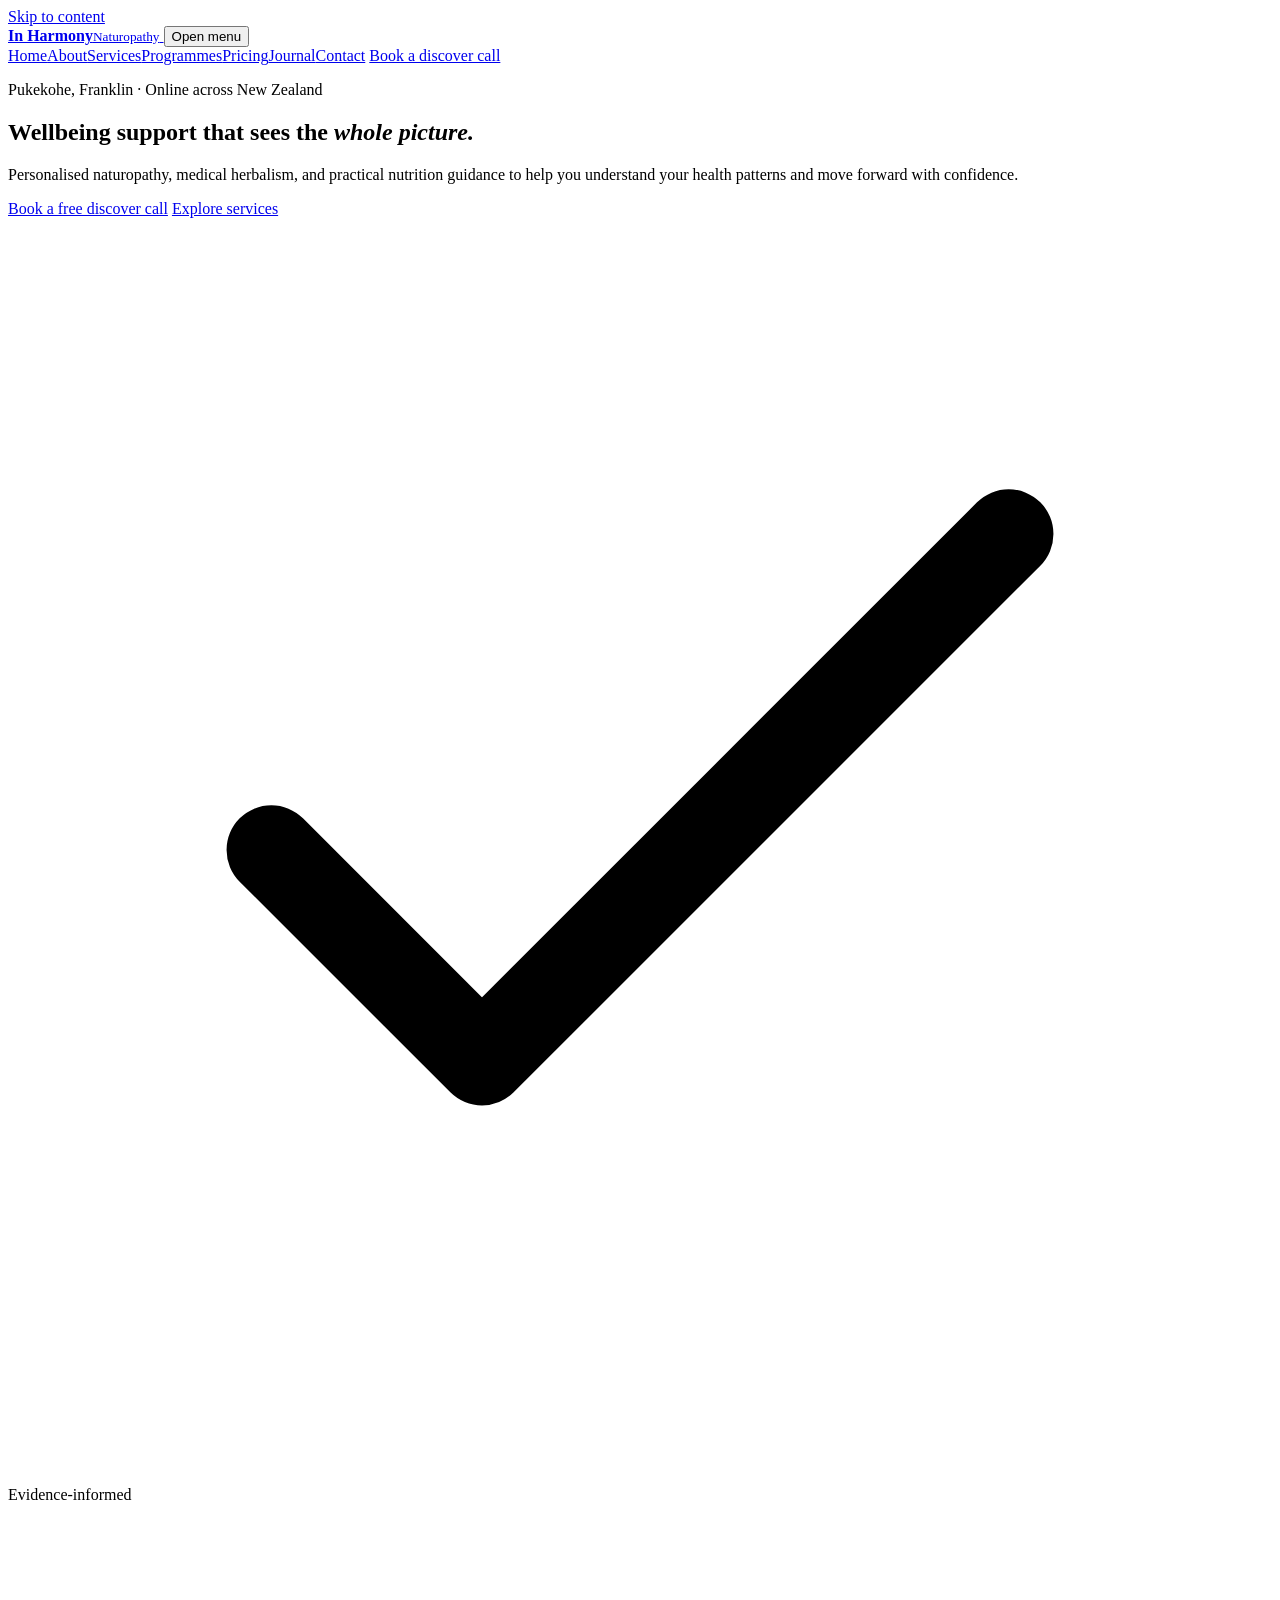
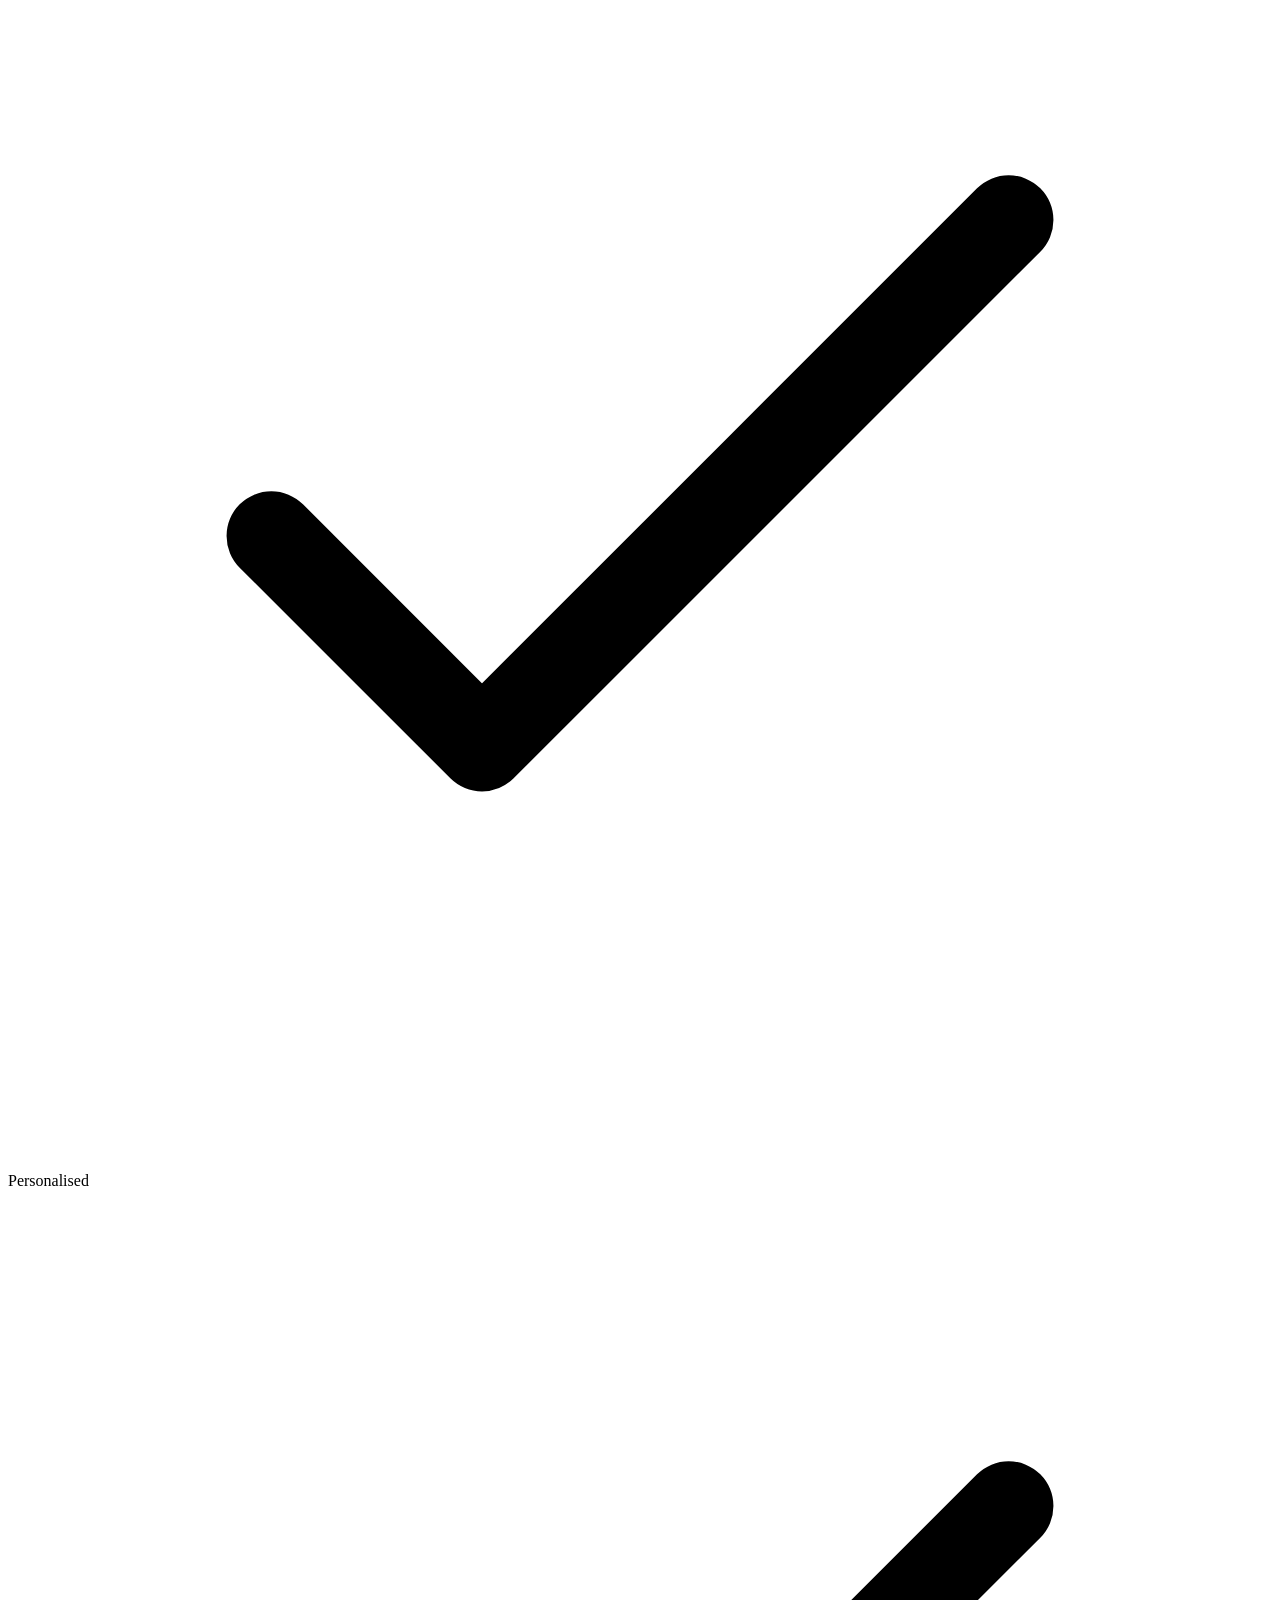
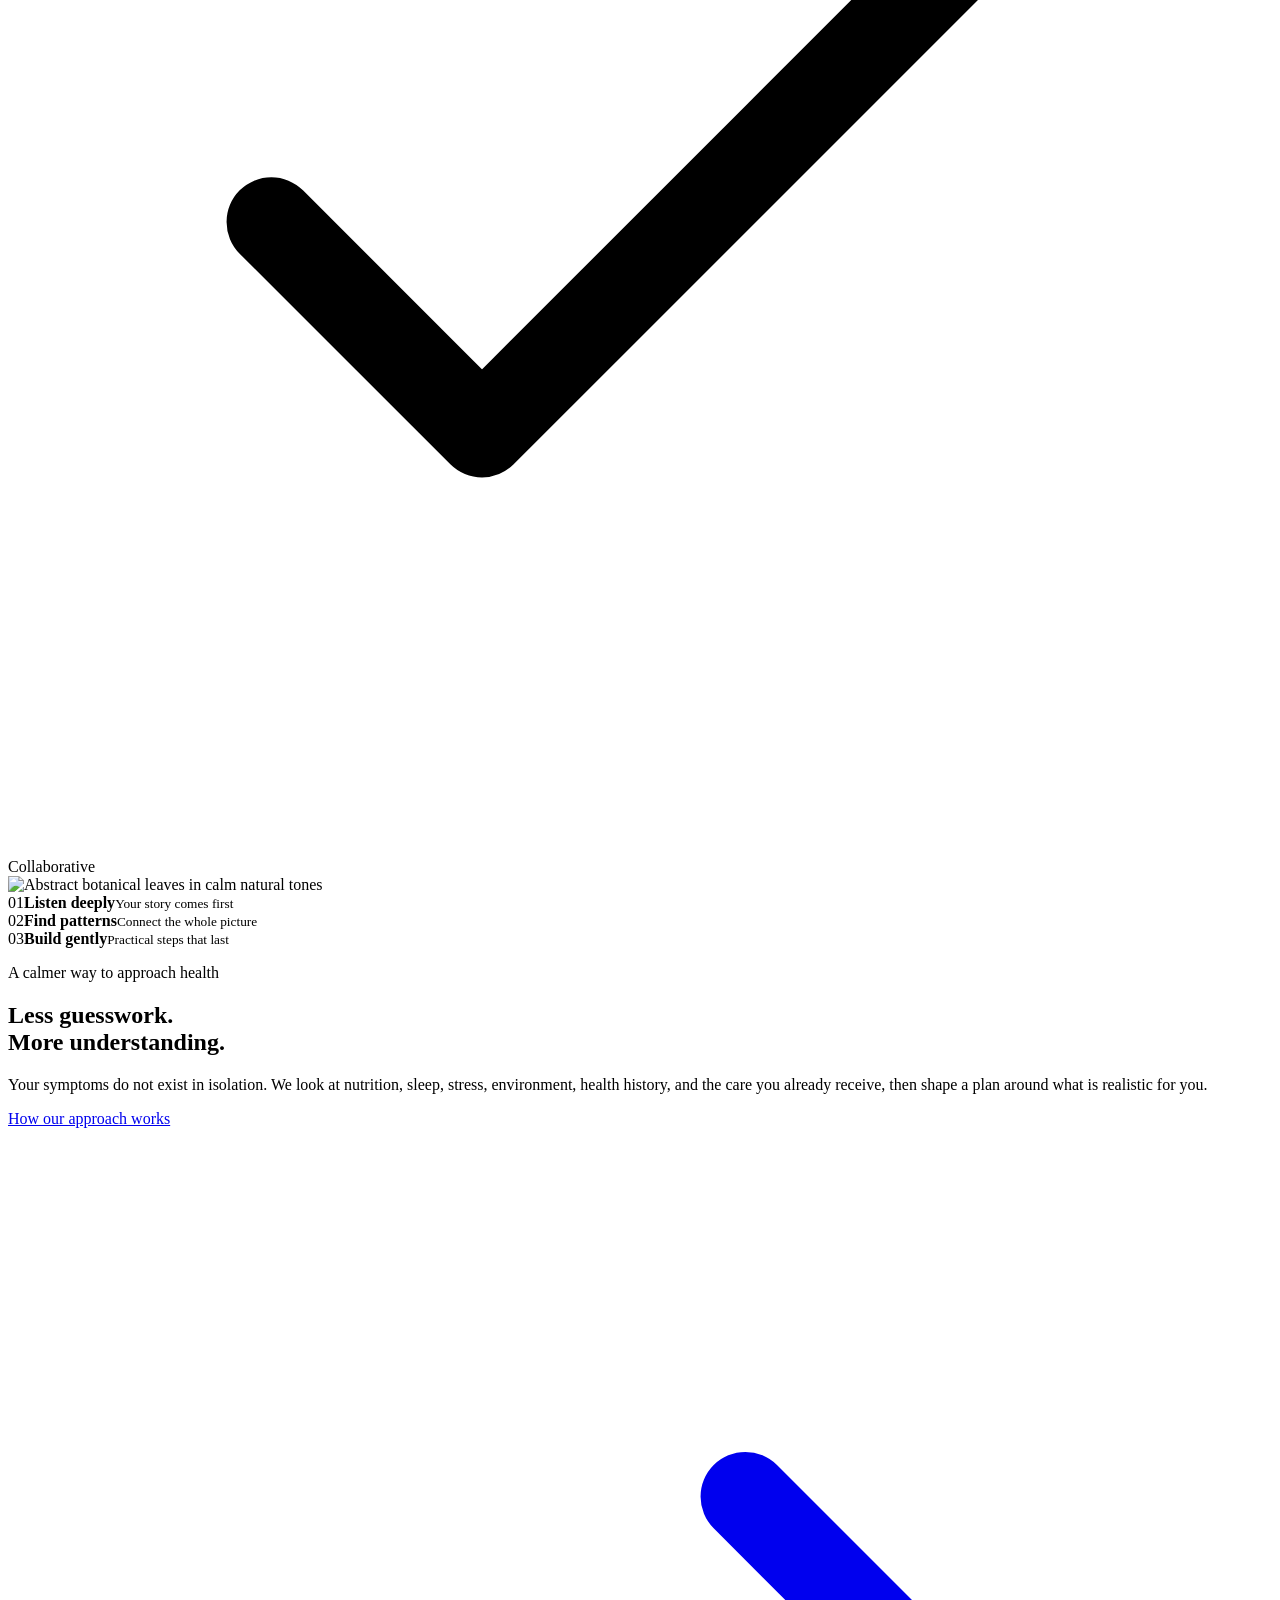
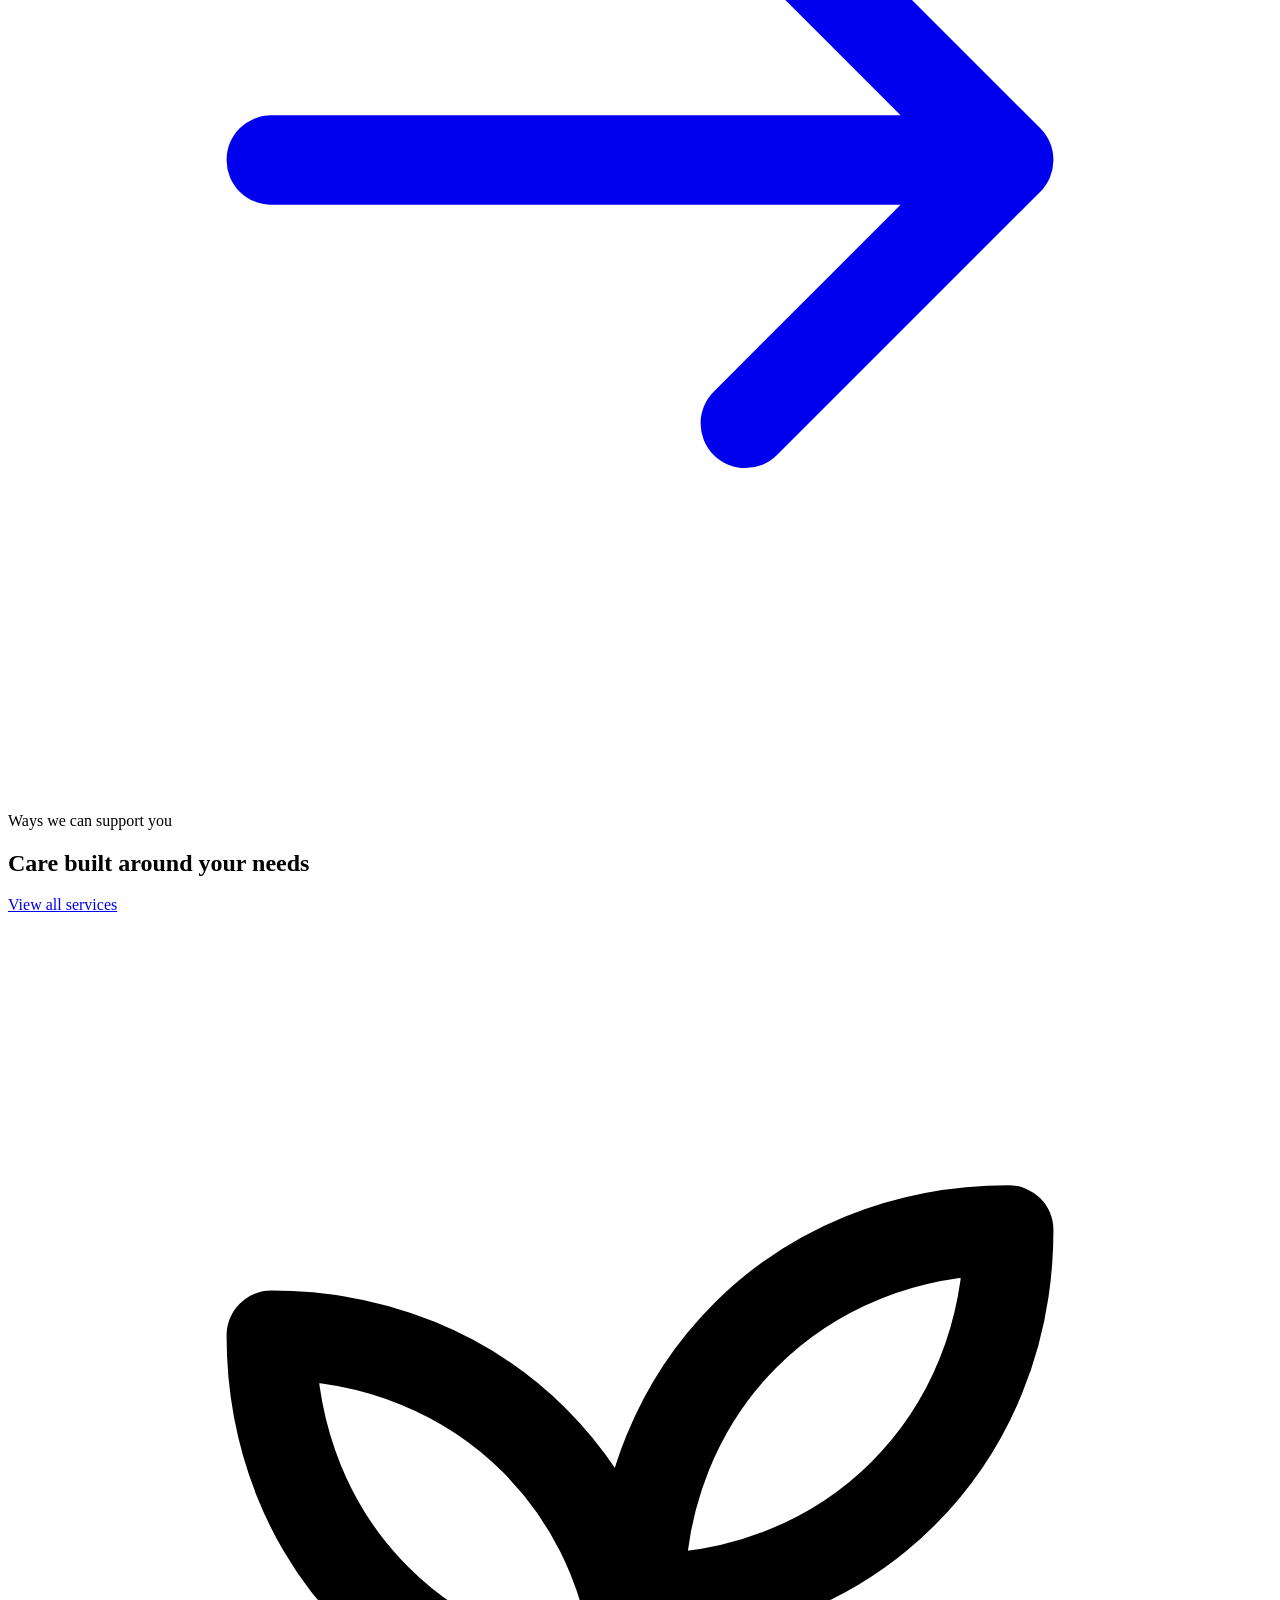
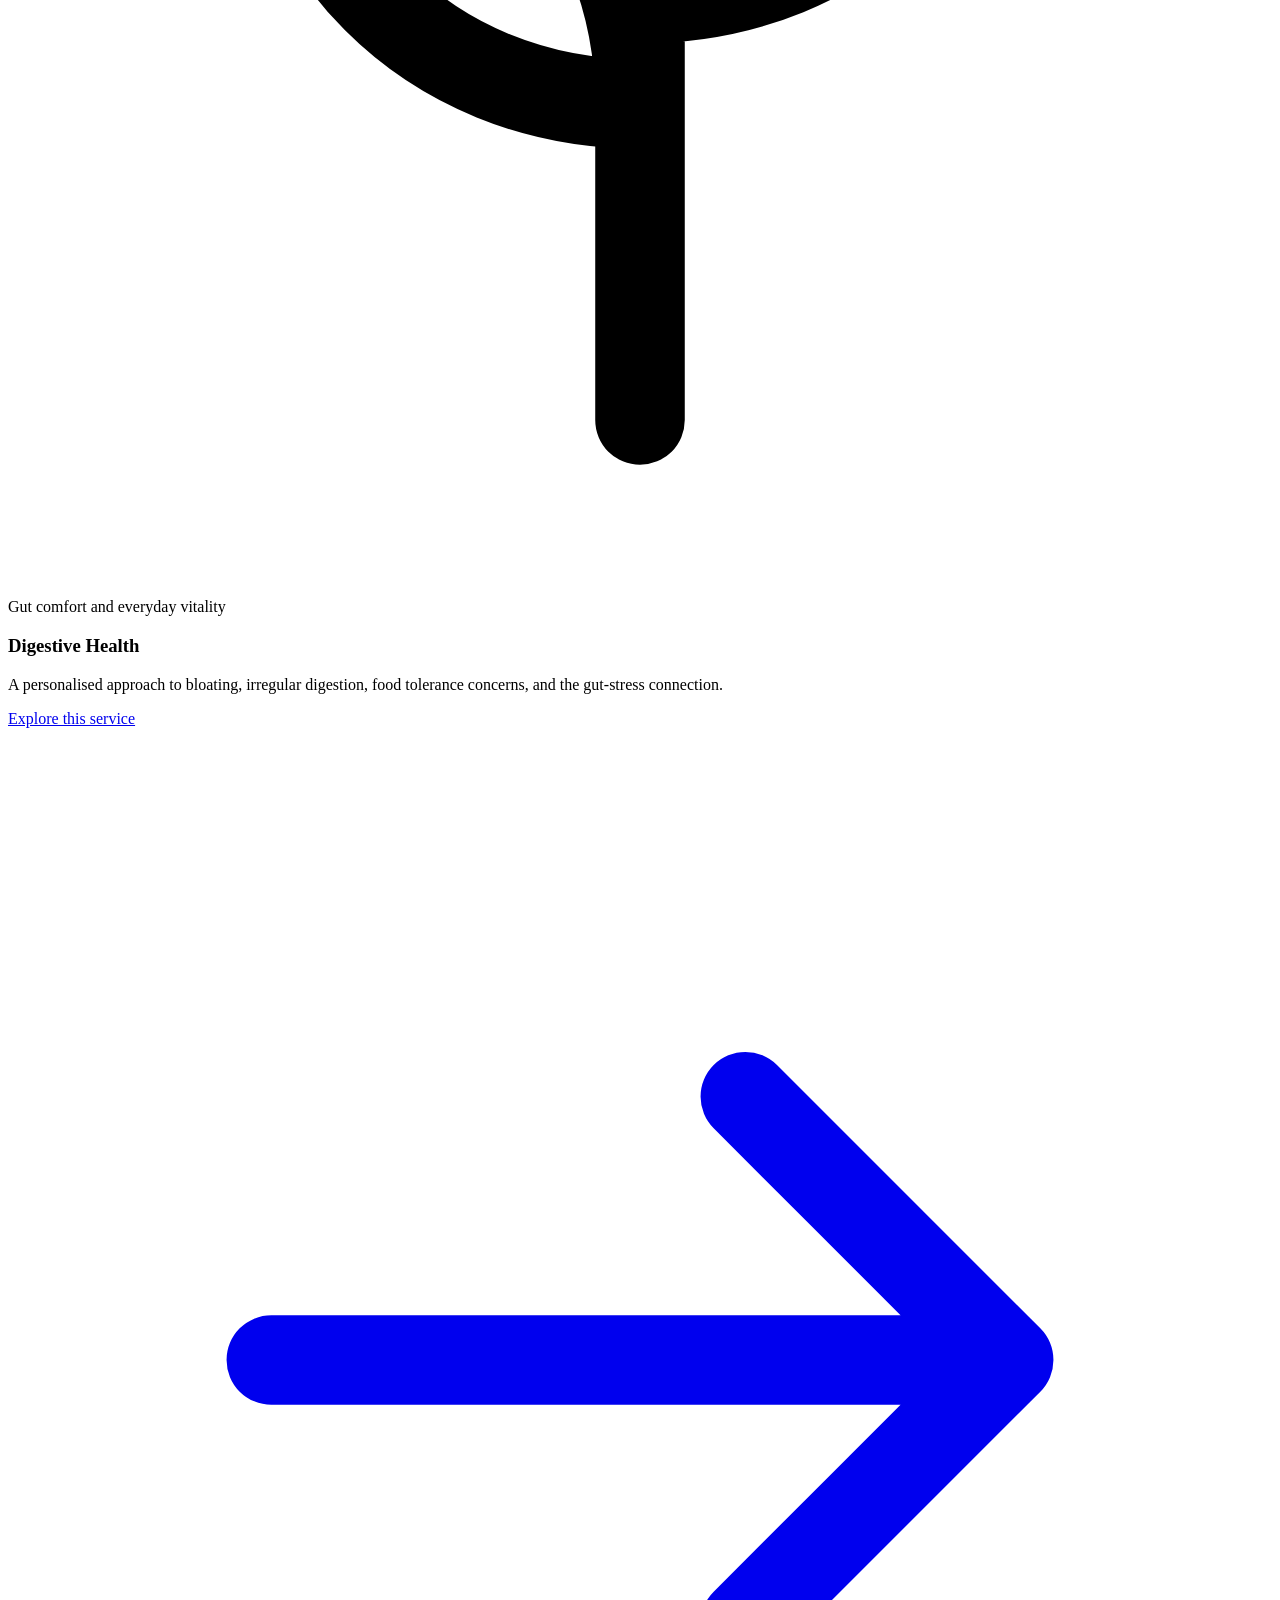
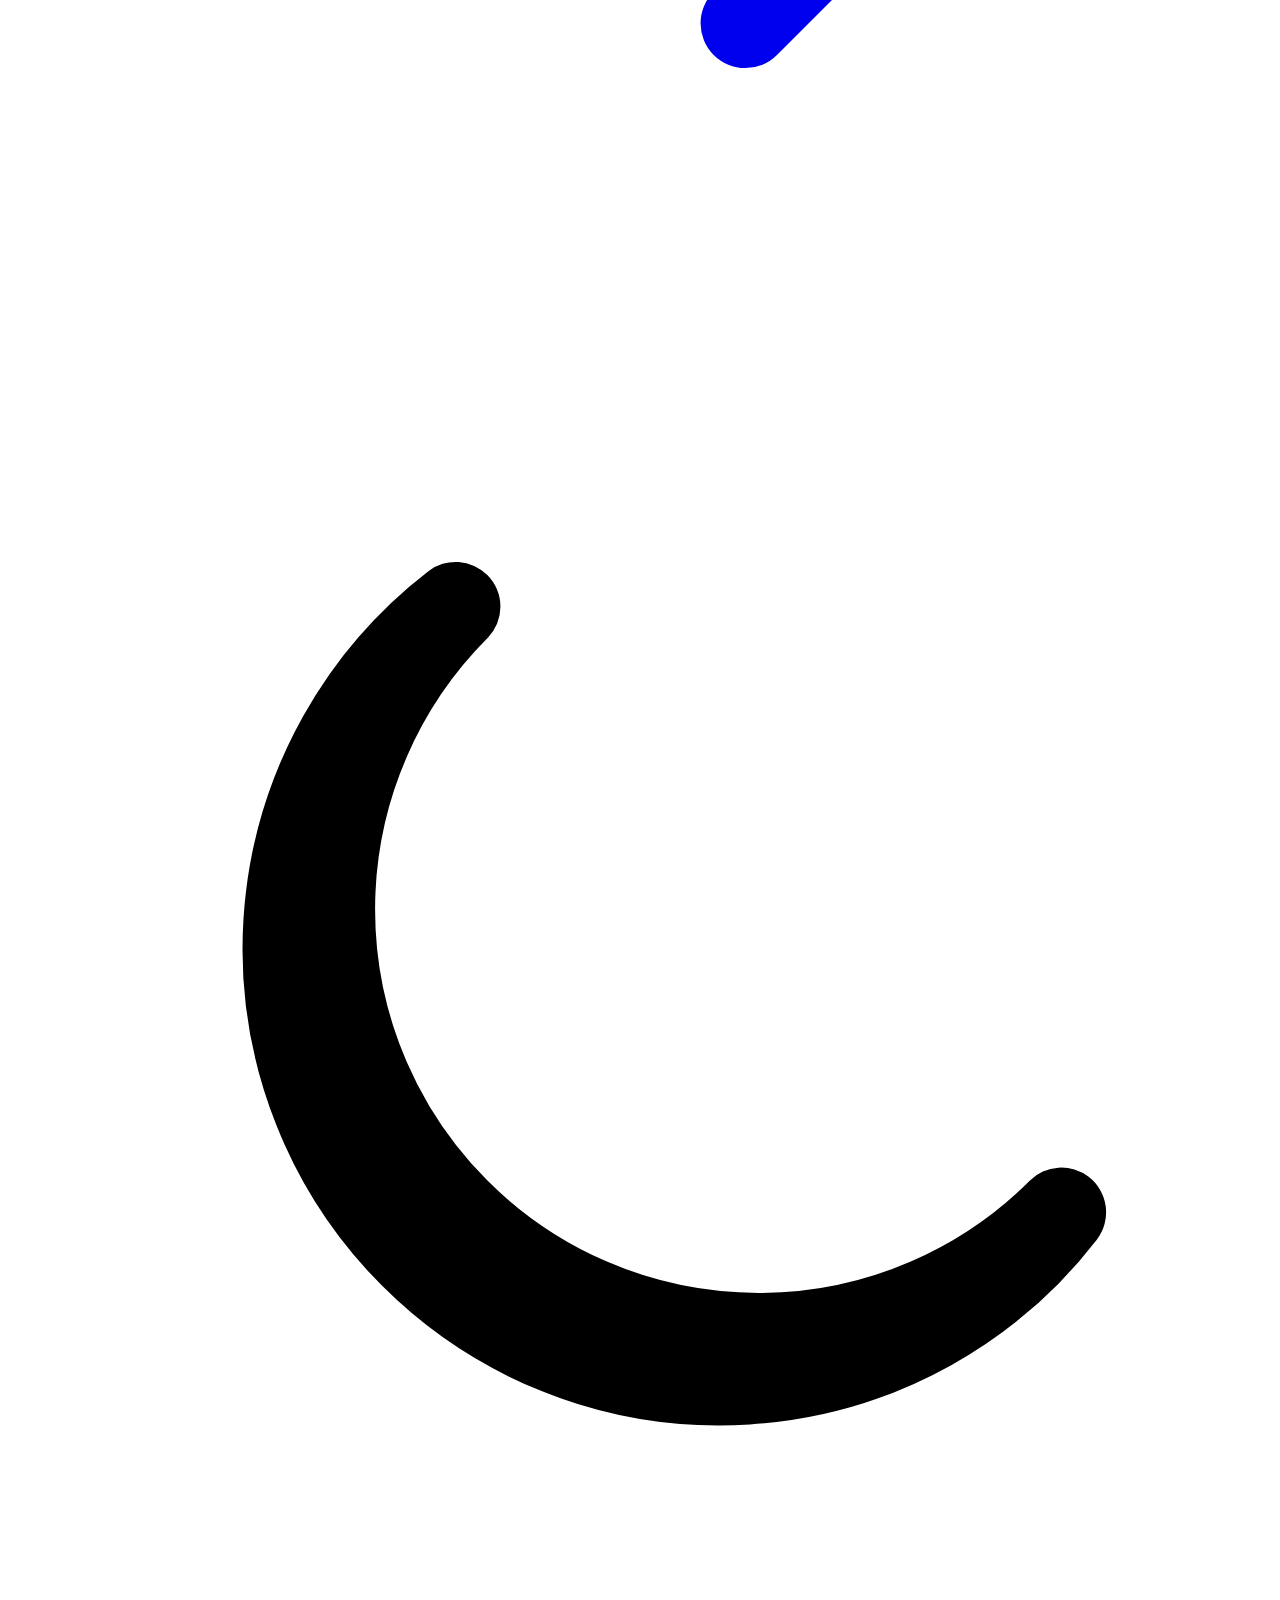
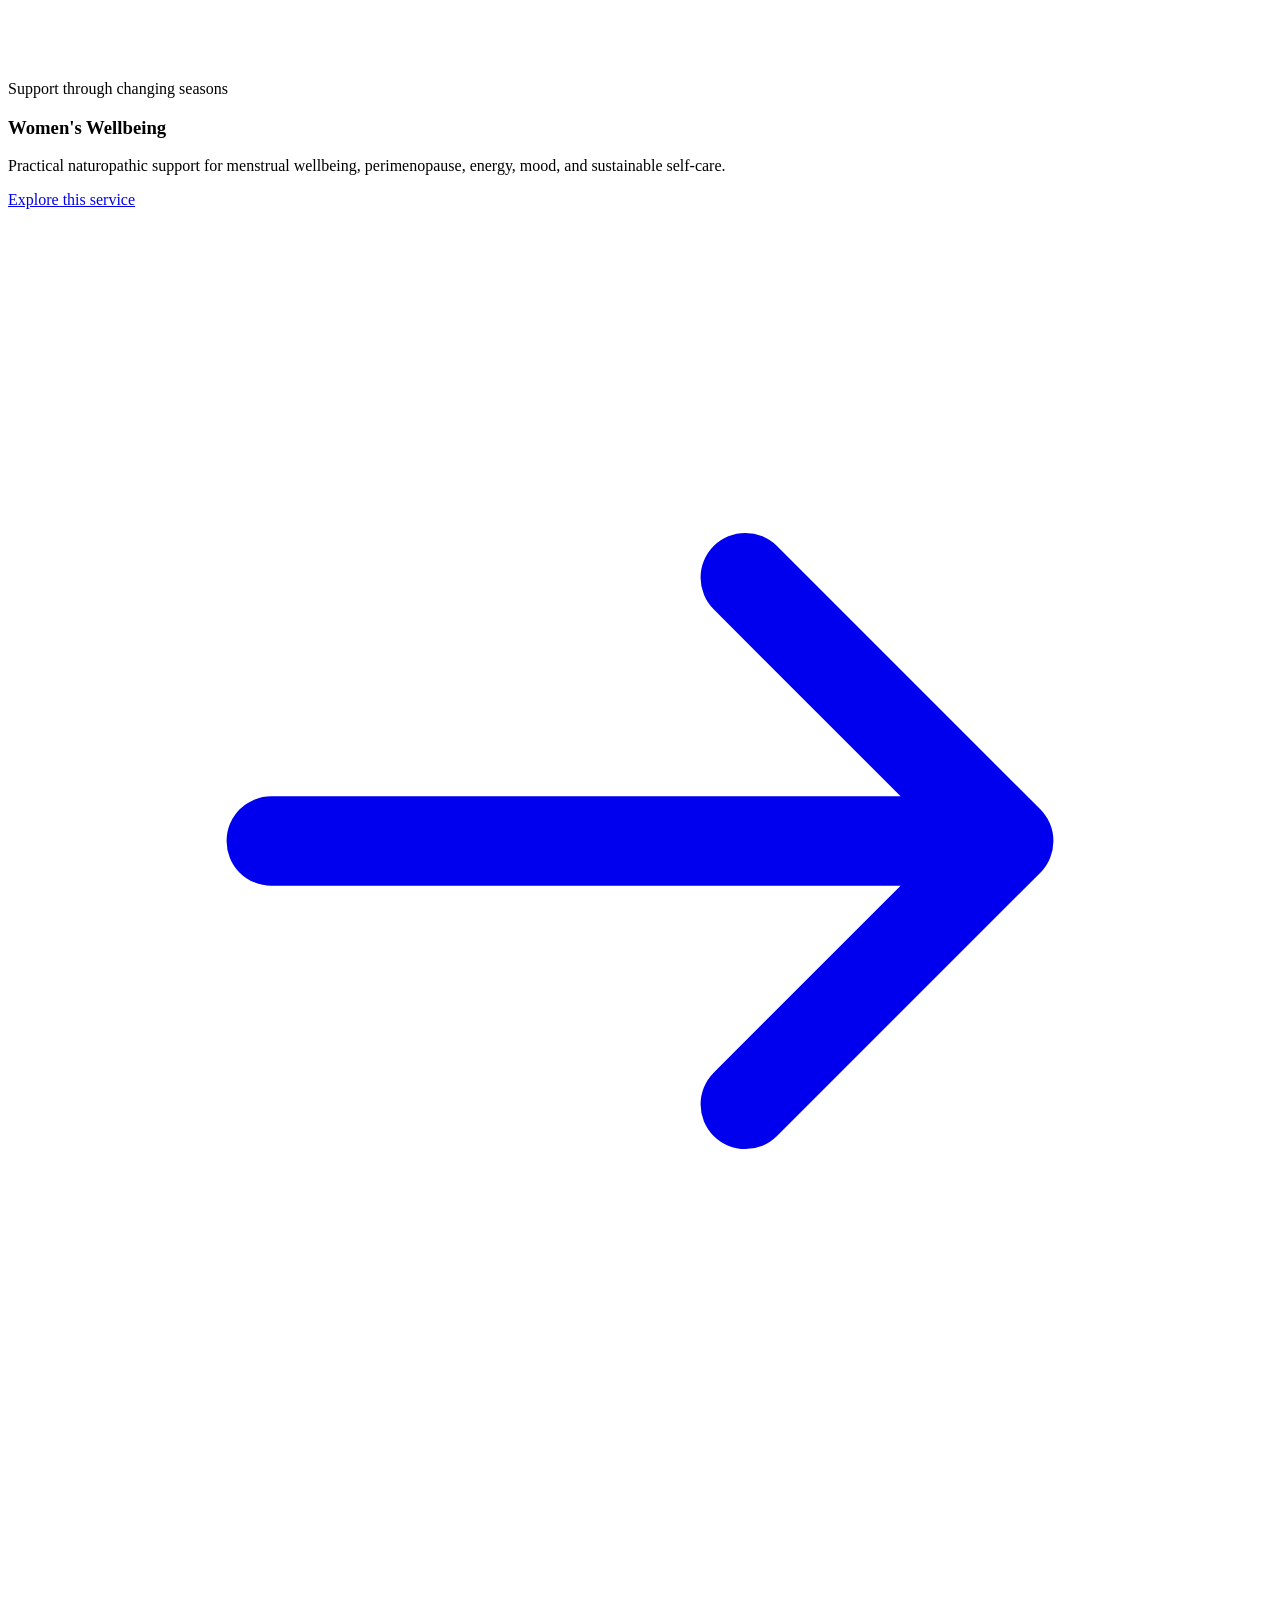
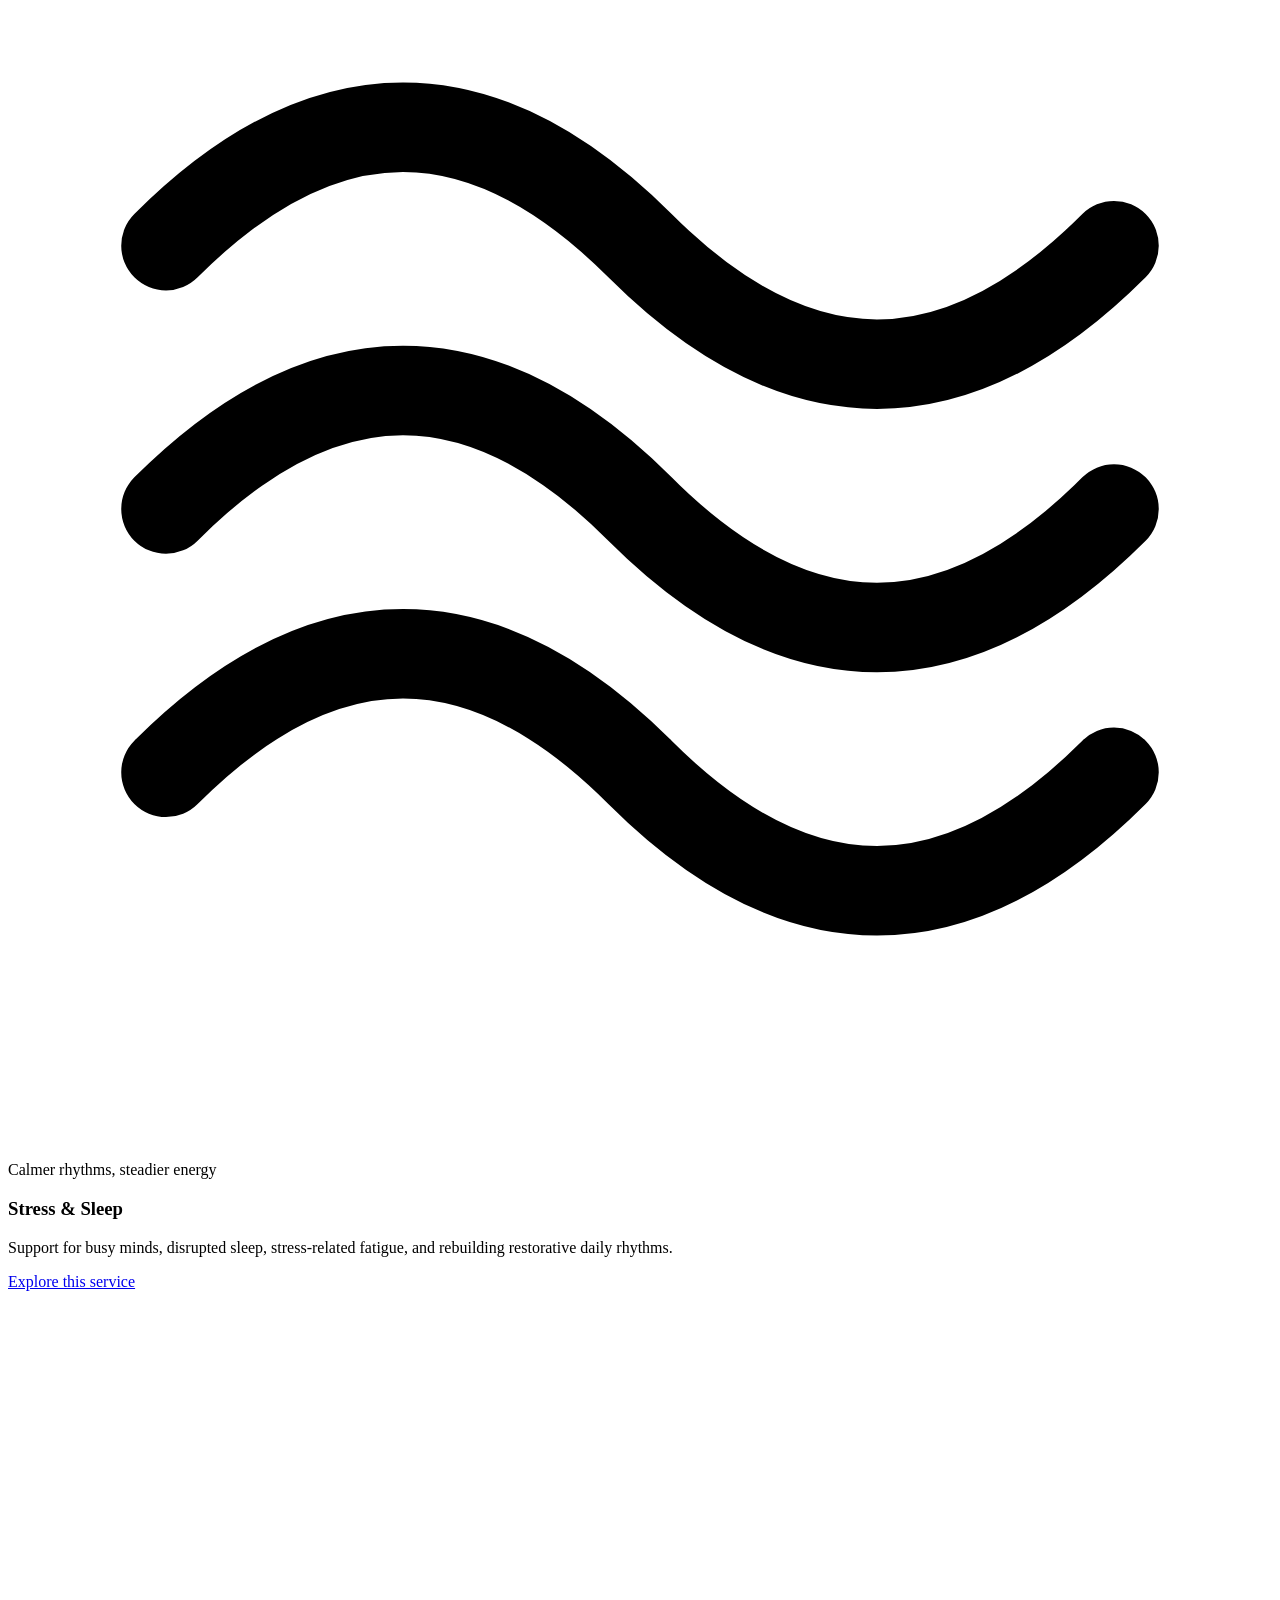
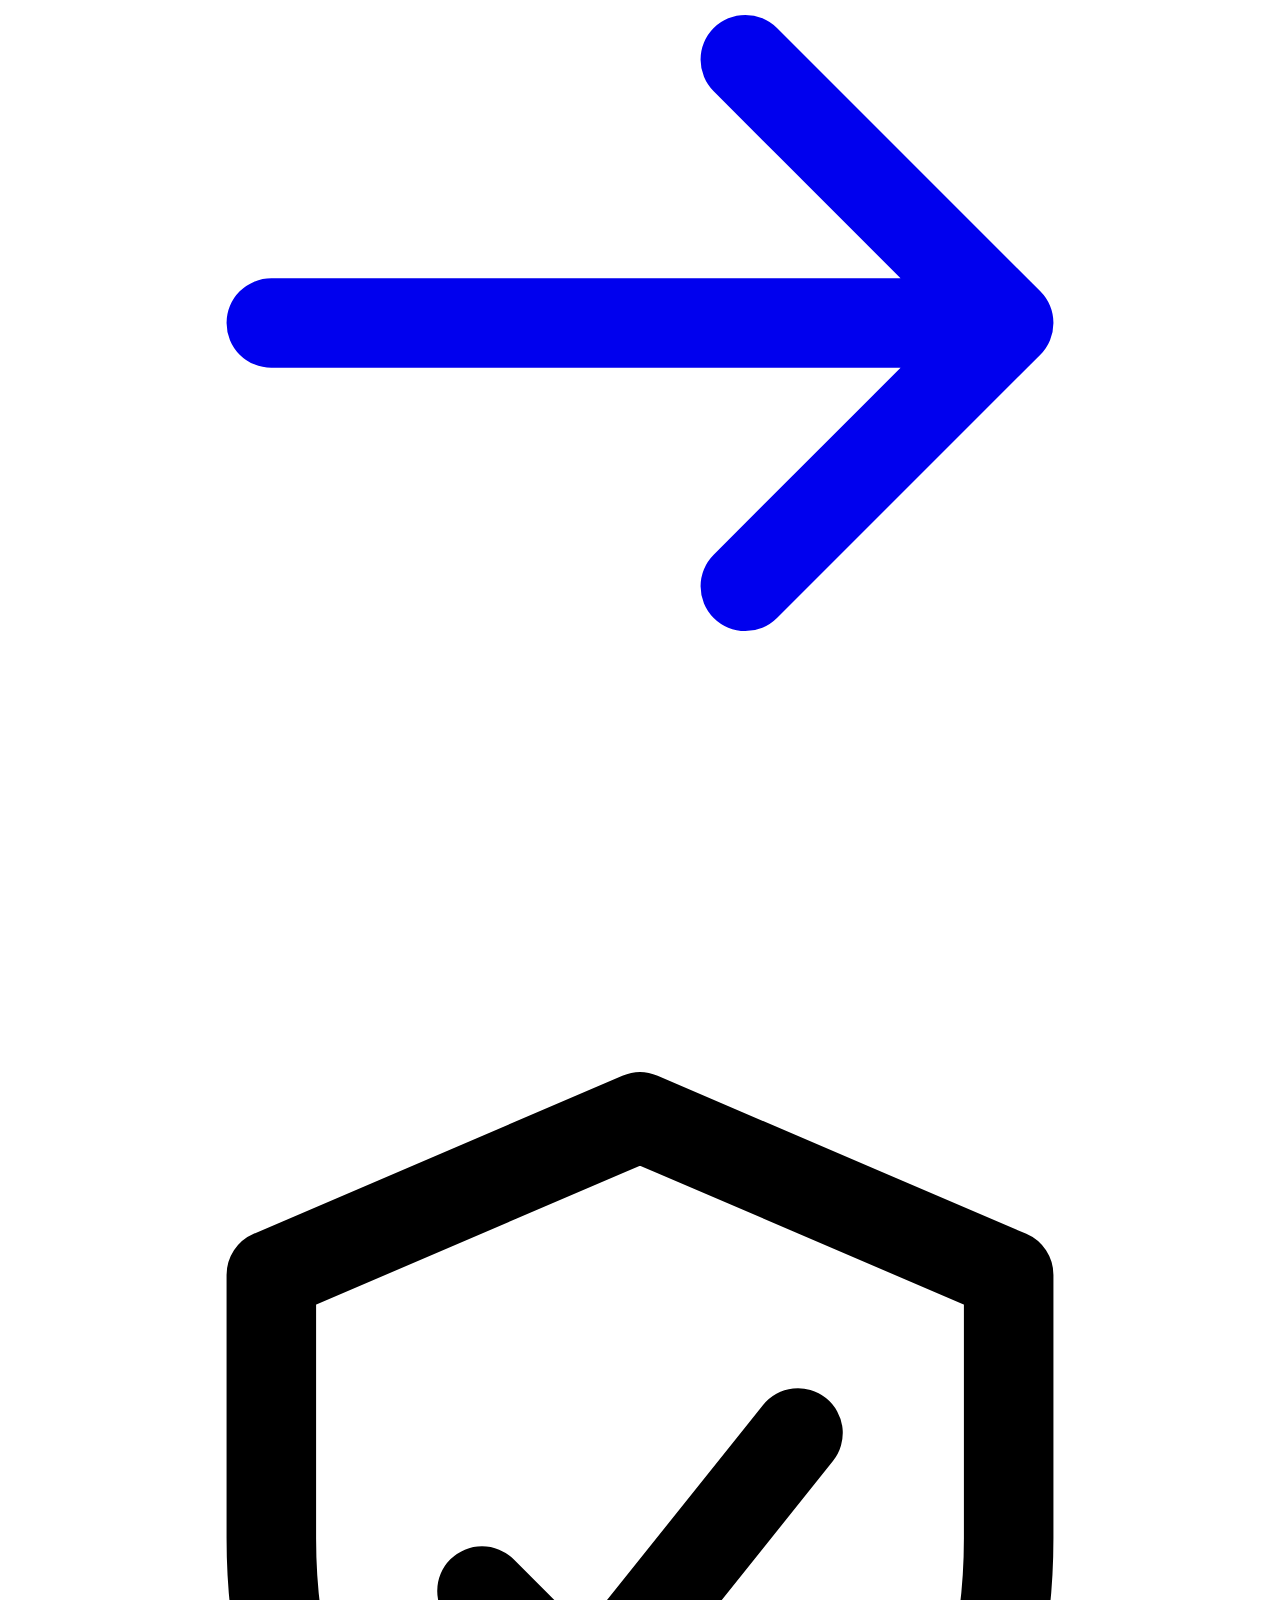
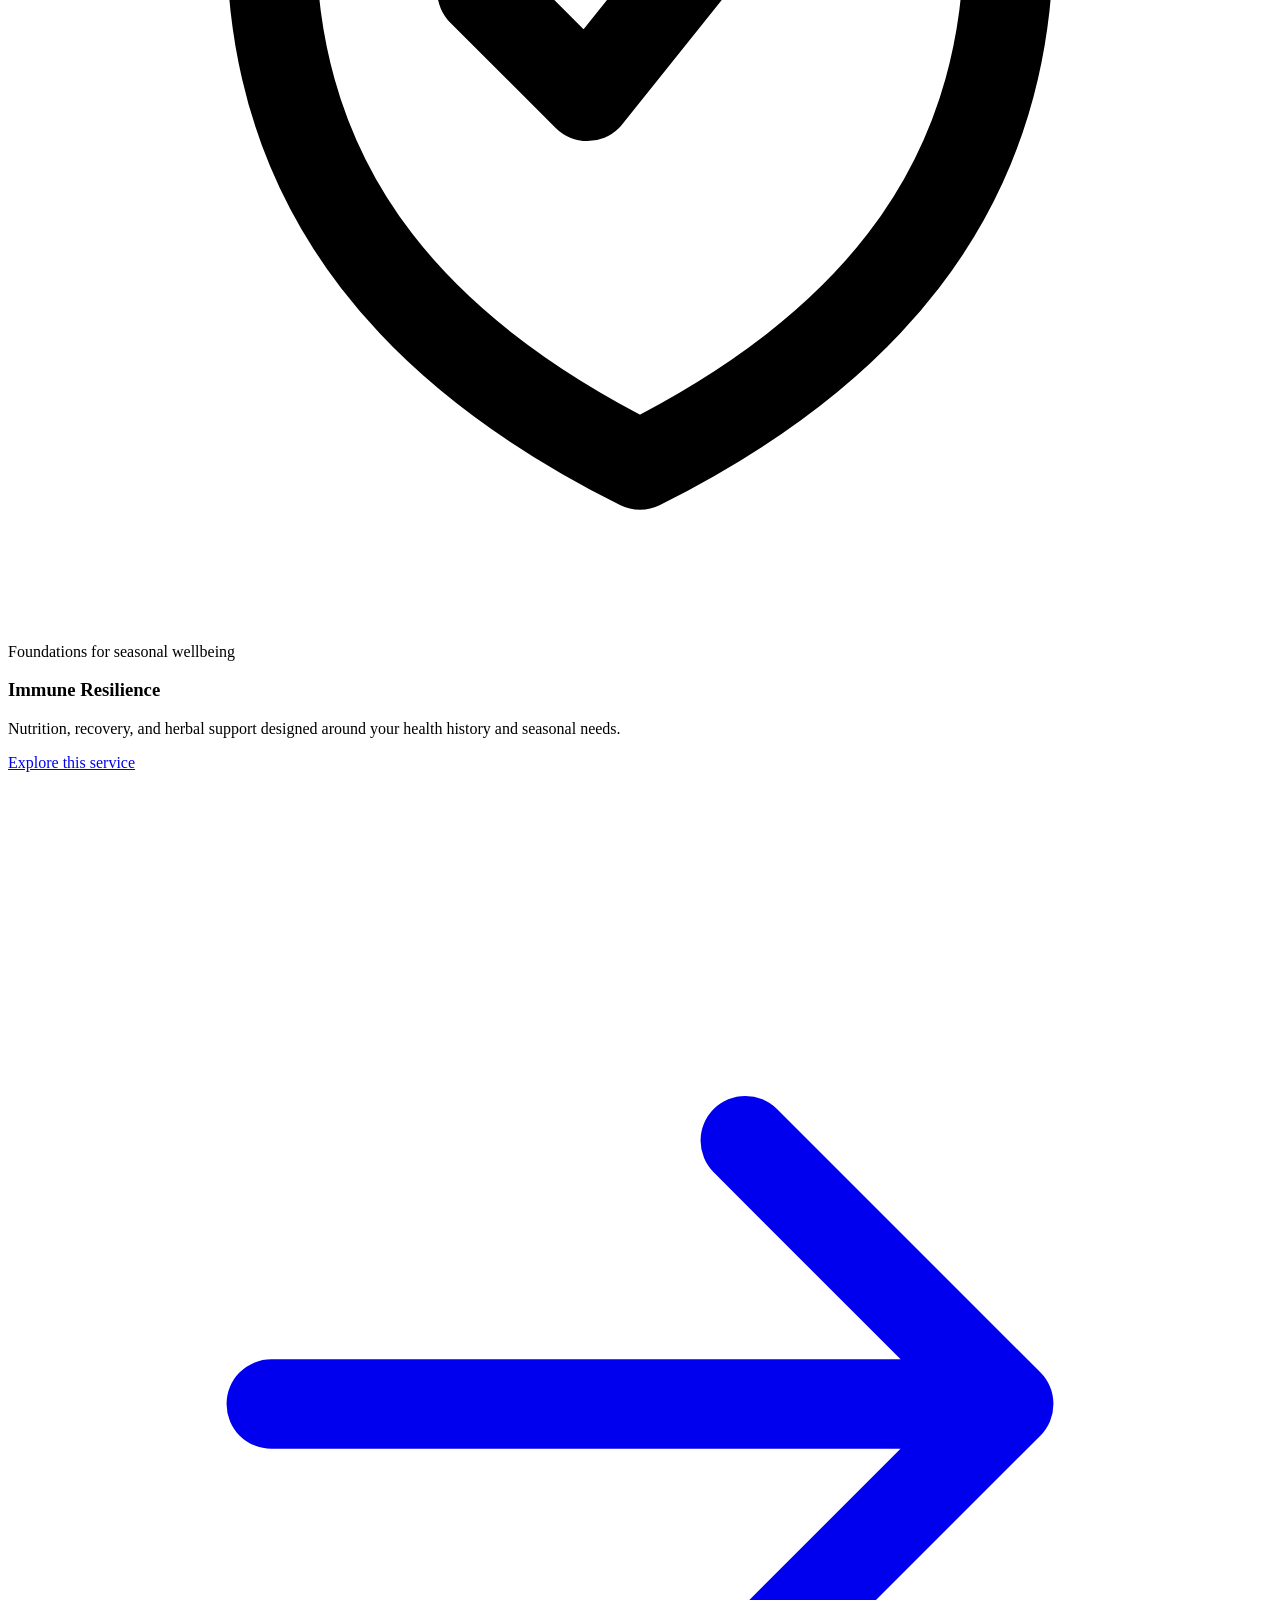
==== index.html @ f06e850a "Add files via upload Upload website pages" ====
<!doctype html>
    <html lang="en-NZ">
    <head>
      <meta charset="utf-8">
      <meta name="viewport" content="width=device-width, initial-scale=1">
      <meta name="description" content="Personalised naturopathy, medical herbalism, nutrition and wellbeing support in Pukekohe and online across New Zealand.">
      <meta name="theme-color" content="#27463c">
      <title>Natural health, made personal | In Harmony Naturopathy</title>
      <link rel="icon" href="assets/favicon.svg" type="image/svg+xml">
      <link rel="stylesheet" href="assets/styles.css">
      <script defer src="assets/site.js"></script>
    </head>
    <body class="">
      <a class="skip-link" href="#main">Skip to content</a>
    <header class="site-header" data-header>
      <div class="container nav-shell">
        <a class="brand" href="index.html" aria-label="In Harmony Naturopathy home">
          <span class="brand-mark"><span></span><span></span><span></span></span>
          <span class="brand-copy"><strong>In Harmony</strong><small>Naturopathy</small></span>
        </a>
        <button class="nav-toggle" type="button" aria-expanded="false" aria-controls="site-nav" data-nav-toggle>
          <span></span><span></span><span></span><span class="sr-only">Open menu</span>
        </button>
        <nav id="site-nav" class="site-nav" aria-label="Primary navigation" data-nav>
          <a href="index.html" class="active">Home</a><a href="about.html">About</a><a href="services.html">Services</a><a href="programmes.html">Programmes</a><a href="pricing.html">Pricing</a><a href="journal.html">Journal</a><a href="contact.html">Contact</a>
          <a class="button button-small" href="contact.html#book">Book a discover call</a>
        </nav>
      </div>
    </header>
      <main id="main">

<section class="hero hero-home">
  <div class="hero-orbit orbit-one"></div><div class="hero-orbit orbit-two"></div>
  <div class="container hero-grid">
    <div class="hero-copy reveal">
      <p class="eyebrow">Pukekohe, Franklin · Online across New Zealand</p>
      <h1>Wellbeing support that sees the <em>whole picture.</em></h1>
      <p class="lead">Personalised naturopathy, medical herbalism, and practical nutrition guidance to help you understand your health patterns and move forward with confidence.</p>
      <div class="button-row">
        <a class="button" href="contact.html#book">Book a free discover call</a>
        <a class="button button-ghost" href="services.html">Explore services</a>
      </div>
      <div class="trust-row">
        <span><svg class="icon" viewBox="0 0 24 24" fill="none" stroke="currentColor" stroke-width="1.7" stroke-linecap="round" stroke-linejoin="round" aria-hidden="true"><path d="m5 12 4 4L19 6"/></svg> Evidence-informed</span>
        <span><svg class="icon" viewBox="0 0 24 24" fill="none" stroke="currentColor" stroke-width="1.7" stroke-linecap="round" stroke-linejoin="round" aria-hidden="true"><path d="m5 12 4 4L19 6"/></svg> Personalised</span>
        <span><svg class="icon" viewBox="0 0 24 24" fill="none" stroke="currentColor" stroke-width="1.7" stroke-linecap="round" stroke-linejoin="round" aria-hidden="true"><path d="m5 12 4 4L19 6"/></svg> Collaborative</span>
      </div>
    </div>
    <div class="hero-art reveal delay-1" aria-label="Abstract botanical wellness illustration">
      <div class="art-card art-main">
        <img src="assets/hero-botanical.svg" alt="Abstract botanical leaves in calm natural tones">
      </div>
      <div class="floating-note note-one"><span>01</span><strong>Listen deeply</strong><small>Your story comes first</small></div>
      <div class="floating-note note-two"><span>02</span><strong>Find patterns</strong><small>Connect the whole picture</small></div>
      <div class="floating-note note-three"><span>03</span><strong>Build gently</strong><small>Practical steps that last</small></div>
    </div>
  </div>
</section>

<section class="section intro-band">
  <div class="container split-intro">
    <div class="reveal">
      <p class="eyebrow">A calmer way to approach health</p>
      <h2>Less guesswork.<br>More understanding.</h2>
    </div>
    <div class="reveal delay-1">
      <p class="large-copy">Your symptoms do not exist in isolation. We look at nutrition, sleep, stress, environment, health history, and the care you already receive, then shape a plan around what is realistic for you.</p>
      <a class="text-link" href="about.html">How our approach works <svg class="icon" viewBox="0 0 24 24" fill="none" stroke="currentColor" stroke-width="1.7" stroke-linecap="round" stroke-linejoin="round" aria-hidden="true"><path d="M5 12h14m-5-5 5 5-5 5"/></svg></a>
    </div>
  </div>
</section>

<section class="section services-preview">
  <div class="container">
    <div class="section-heading reveal">
      <div><p class="eyebrow">Ways we can support you</p><h2>Care built around your needs</h2></div>
      <a class="button button-ghost" href="services.html">View all services</a>
    </div>
    <div class="service-grid home-service-grid">
      <article class="service-card reveal" data-category="sage">
  <div class="service-icon tone-sage"><svg class="icon" viewBox="0 0 24 24" fill="none" stroke="currentColor" stroke-width="1.7" stroke-linecap="round" stroke-linejoin="round" aria-hidden="true"><path d="M12 21v-8m0 0c0-4 3-7 7-7 0 4-3 7-7 7Zm0 2c0-4-3-7-7-7 0 4 3 7 7 7Z"/></svg></div>
  <p class="eyebrow">Gut comfort and everyday vitality</p>
  <h3>Digestive Health</h3>
  <p>A personalised approach to bloating, irregular digestion, food tolerance concerns, and the gut-stress connection.</p>
  <a class="text-link" href="services/digestive-health.html">Explore this service <svg class="icon" viewBox="0 0 24 24" fill="none" stroke="currentColor" stroke-width="1.7" stroke-linecap="round" stroke-linejoin="round" aria-hidden="true"><path d="M5 12h14m-5-5 5 5-5 5"/></svg></a>
</article>
<article class="service-card reveal" data-category="clay">
  <div class="service-icon tone-clay"><svg class="icon" viewBox="0 0 24 24" fill="none" stroke="currentColor" stroke-width="1.7" stroke-linecap="round" stroke-linejoin="round" aria-hidden="true"><path d="M20 15.5A8 8 0 0 1 8.5 4 8.2 8.2 0 1 0 20 15.5Z"/></svg></div>
  <p class="eyebrow">Support through changing seasons</p>
  <h3>Women's Wellbeing</h3>
  <p>Practical naturopathic support for menstrual wellbeing, perimenopause, energy, mood, and sustainable self-care.</p>
  <a class="text-link" href="services/womens-wellbeing.html">Explore this service <svg class="icon" viewBox="0 0 24 24" fill="none" stroke="currentColor" stroke-width="1.7" stroke-linecap="round" stroke-linejoin="round" aria-hidden="true"><path d="M5 12h14m-5-5 5 5-5 5"/></svg></a>
</article>
<article class="service-card reveal" data-category="blue">
  <div class="service-icon tone-blue"><svg class="icon" viewBox="0 0 24 24" fill="none" stroke="currentColor" stroke-width="1.7" stroke-linecap="round" stroke-linejoin="round" aria-hidden="true"><path d="M3 7c3-3 6-3 9 0s6 3 9 0M3 12c3-3 6-3 9 0s6 3 9 0M3 17c3-3 6-3 9 0s6 3 9 0"/></svg></div>
  <p class="eyebrow">Calmer rhythms, steadier energy</p>
  <h3>Stress & Sleep</h3>
  <p>Support for busy minds, disrupted sleep, stress-related fatigue, and rebuilding restorative daily rhythms.</p>
  <a class="text-link" href="services/stress-sleep.html">Explore this service <svg class="icon" viewBox="0 0 24 24" fill="none" stroke="currentColor" stroke-width="1.7" stroke-linecap="round" stroke-linejoin="round" aria-hidden="true"><path d="M5 12h14m-5-5 5 5-5 5"/></svg></a>
</article>
<article class="service-card reveal" data-category="gold">
  <div class="service-icon tone-gold"><svg class="icon" viewBox="0 0 24 24" fill="none" stroke="currentColor" stroke-width="1.7" stroke-linecap="round" stroke-linejoin="round" aria-hidden="true"><path d="M12 3 5 6v5c0 5 3 8 7 10 4-2 7-5 7-10V6l-7-3Z"/><path d="m9 12 2 2 4-5"/></svg></div>
  <p class="eyebrow">Foundations for seasonal wellbeing</p>
  <h3>Immune Resilience</h3>
  <p>Nutrition, recovery, and herbal support designed around your health history and seasonal needs.</p>
  <a class="text-link" href="services/immune-resilience.html">Explore this service <svg class="icon" viewBox="0 0 24 24" fill="none" stroke="currentColor" stroke-width="1.7" stroke-linecap="round" stroke-linejoin="round" aria-hidden="true"><path d="M5 12h14m-5-5 5 5-5 5"/></svg></a>
</article>
<article class="service-card reveal" data-category="amber">
  <div class="service-icon tone-amber"><svg class="icon" viewBox="0 0 24 24" fill="none" stroke="currentColor" stroke-width="1.7" stroke-linecap="round" stroke-linejoin="round" aria-hidden="true"><circle cx="12" cy="12" r="4"/><path d="M12 2v2m0 16v2M4.93 4.93l1.42 1.42m11.3 11.3 1.42 1.42M2 12h2m16 0h2M4.93 19.07l1.42-1.42m11.3-11.3 1.42-1.42"/></svg></div>
  <p class="eyebrow">Food-first support that fits real life</p>
  <h3>Nutrition & Vitality</h3>
  <p>Personalised nutrition guidance for steadier energy, better routines, and a more confident relationship with food.</p>
  <a class="text-link" href="services/nutrition-vitality.html">Explore this service <svg class="icon" viewBox="0 0 24 24" fill="none" stroke="currentColor" stroke-width="1.7" stroke-linecap="round" stroke-linejoin="round" aria-hidden="true"><path d="M5 12h14m-5-5 5 5-5 5"/></svg></a>
</article>
<article class="service-card reveal" data-category="violet">
  <div class="service-icon tone-violet"><svg class="icon" viewBox="0 0 24 24" fill="none" stroke="currentColor" stroke-width="1.7" stroke-linecap="round" stroke-linejoin="round" aria-hidden="true"><circle cx="10.5" cy="10.5" r="6.5"/><path d="m16 16 5 5M8 11h5m-2.5-2.5v5"/></svg></div>
  <p class="eyebrow">Use testing only when it can guide care</p>
  <h3>Functional Testing</h3>
  <p>A considered review of available tests, existing results, and whether further investigation is likely to add value.</p>
  <a class="text-link" href="services/functional-testing.html">Explore this service <svg class="icon" viewBox="0 0 24 24" fill="none" stroke="currentColor" stroke-width="1.7" stroke-linecap="round" stroke-linejoin="round" aria-hidden="true"><path d="M5 12h14m-5-5 5 5-5 5"/></svg></a>
</article>
<article class="service-card reveal" data-category="green">
  <div class="service-icon tone-green"><svg class="icon" viewBox="0 0 24 24" fill="none" stroke="currentColor" stroke-width="1.7" stroke-linecap="round" stroke-linejoin="round" aria-hidden="true"><path d="M20 4C12 4 6 8 5 15c4 1 8 0 11-3 2-2 3-5 4-8Z"/><path d="M4 20c3-5 7-8 12-10"/></svg></div>
  <p class="eyebrow">Individualised plant-based support</p>
  <h3>Medical Herbalism</h3>
  <p>Carefully selected herbal preparations tailored to your goals, health history, medicines, and tolerances.</p>
  <a class="text-link" href="services/medical-herbalism.html">Explore this service <svg class="icon" viewBox="0 0 24 24" fill="none" stroke="currentColor" stroke-width="1.7" stroke-linecap="round" stroke-linejoin="round" aria-hidden="true"><path d="M5 12h14m-5-5 5 5-5 5"/></svg></a>
</article>
    </div>
  </div>
</section>

<section class="section process-section">
  <div class="container process-layout">
    <div class="process-sticky reveal">
      <p class="eyebrow">Your care journey</p>
      <h2>A clear, unhurried process</h2>
      <p>We start with the full context, agree on priorities together, and make each recommendation understandable and achievable.</p>
      <a class="button button-light" href="contact.html#book">Start with a free call</a>
    </div>
    <div class="process-list">
      <article class="process-step reveal"><span>01</span><div><h3>Start with your story</h3><p>A 90-minute initial consultation explores your health history, current concerns, routines, goals, and any existing results.</p></div></article>
      <article class="process-step reveal"><span>02</span><div><h3>Make sense of the patterns</h3><p>We identify the most useful areas to focus on and explain the reasoning without overwhelming you.</p></div></article>
      <article class="process-step reveal"><span>03</span><div><h3>Create your plan</h3><p>You receive practical nutrition, lifestyle, and herbal recommendations matched to your pace and preferences.</p></div></article>
      <article class="process-step reveal"><span>04</span><div><h3>Review and refine</h3><p>Follow-up care tracks what is changing, removes what is not helping, and adjusts the plan as your needs evolve.</p></div></article>
    </div>
  </div>
</section>

<section class="section programme-callout">
  <div class="container programme-panel reveal">
    <div class="programme-art"><img src="assets/circle-herbs.svg" alt="Illustration of herbs and a cup"></div>
    <div>
      <p class="eyebrow">Guided wellness programmes</p>
      <h2>More structure, steady support</h2>
      <p>For people who want a supported pathway rather than a one-off appointment, our fictional programme range combines consultations, resources, and check-ins around a clear wellbeing focus.</p>
      <a class="button" href="programmes.html">Explore programmes</a>
    </div>
    <div class="mini-list">
      <span>8-week Gut Reset Foundations</span>
      <span>12-week Rest & Restore</span>
      <span>Seasonal Wellbeing Review</span>
    </div>
  </div>
</section>

<section class="section testimonial-section">
  <div class="container narrow reveal">
    <div class="quote-mark">“</div>
    <blockquote>“I left feeling heard, not rushed. The plan was clear, practical, and easy to bring into everyday life.”</blockquote>
    <p class="quote-credit">Sample client story · Individual experiences vary</p>
  </div>
</section>

<section class="section booking-strip">
  <div class="container booking-grid reveal">
    <div><p class="eyebrow">Not sure where to begin?</p><h2>Take the first step with a free 15-minute call.</h2></div>
    <div><p>Ask questions, share what you would like support with, and see whether this approach feels right for you.</p><a class="button button-light" href="contact.html#book">Book your discover call</a></div>
  </div>
</section>

      </main>
      <footer class="site-footer">
  <div class="container footer-grid">
    <div>
      <a class="brand brand-light" href="index.html">
        <span class="brand-mark"><span></span><span></span><span></span></span>
        <span class="brand-copy"><strong>In Harmony</strong><small>Naturopathy</small></span>
      </a>
      <p>Personalised, evidence-informed naturopathic care for sustainable wellbeing.</p>
      <div class="footer-badge">In-person in Pukekohe · Online across Aotearoa</div>
    </div>
    <div>
      <h3>Explore</h3>
      <a href="about.html">Our approach</a>
      <a href="services.html">Services</a>
      <a href="programmes.html">Programmes</a>
      <a href="pricing.html">Pricing</a>
    </div>
    <div>
      <h3>Visit</h3>
      <p>12 Seddon Street<br>Pukekohe 2120<br>Inside Keeper Life</p>
      <a href="tel:+6421762435">021 762 435</a>
      <a href="mailto:info@inharmonynaturopathy.co.nz">info@inharmonynaturopathy.co.nz</a>
    </div>
    <div>
      <h3>Stay in the loop</h3>
      <p>Occasional practical notes on food, herbs, sleep, and everyday wellbeing.</p>
      <form class="mini-form" data-demo-form>
        <label class="sr-only" for="footer-email">Email address</label>
        <input id="footer-email" name="email" type="email" placeholder="Email address" required>
        <button type="submit" aria-label="Subscribe"><svg class="icon" viewBox="0 0 24 24" fill="none" stroke="currentColor" stroke-width="1.7" stroke-linecap="round" stroke-linejoin="round" aria-hidden="true"><path d="M5 12h14m-5-5 5 5-5 5"/></svg></button>
        <span class="form-message" aria-live="polite"></span>
      </form>
    </div>
  </div>
  <div class="container footer-bottom">
    <p>© <span data-year></span> In Harmony Naturopathy. Concept website.</p>
    <p>Health information is general and is not a substitute for medical diagnosis or treatment.</p>
  </div>
</footer>
    </body>
    </html>
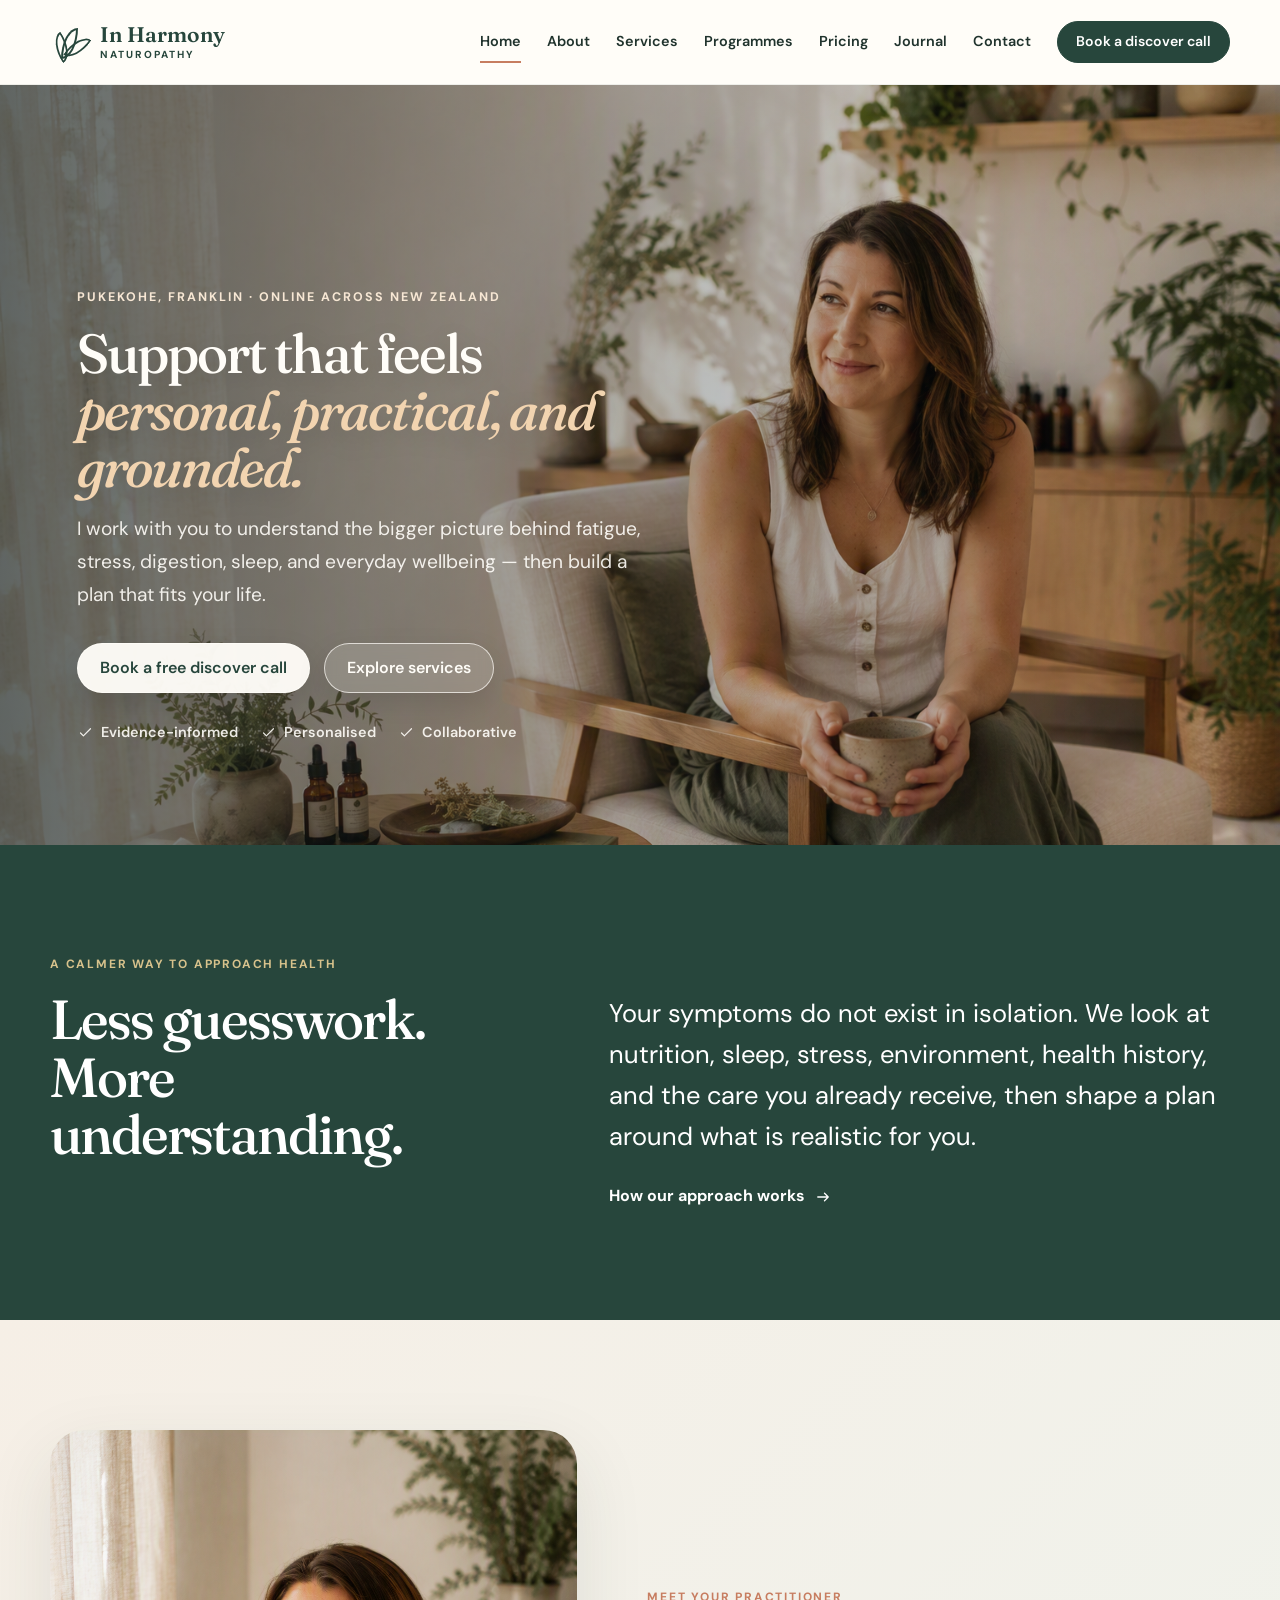
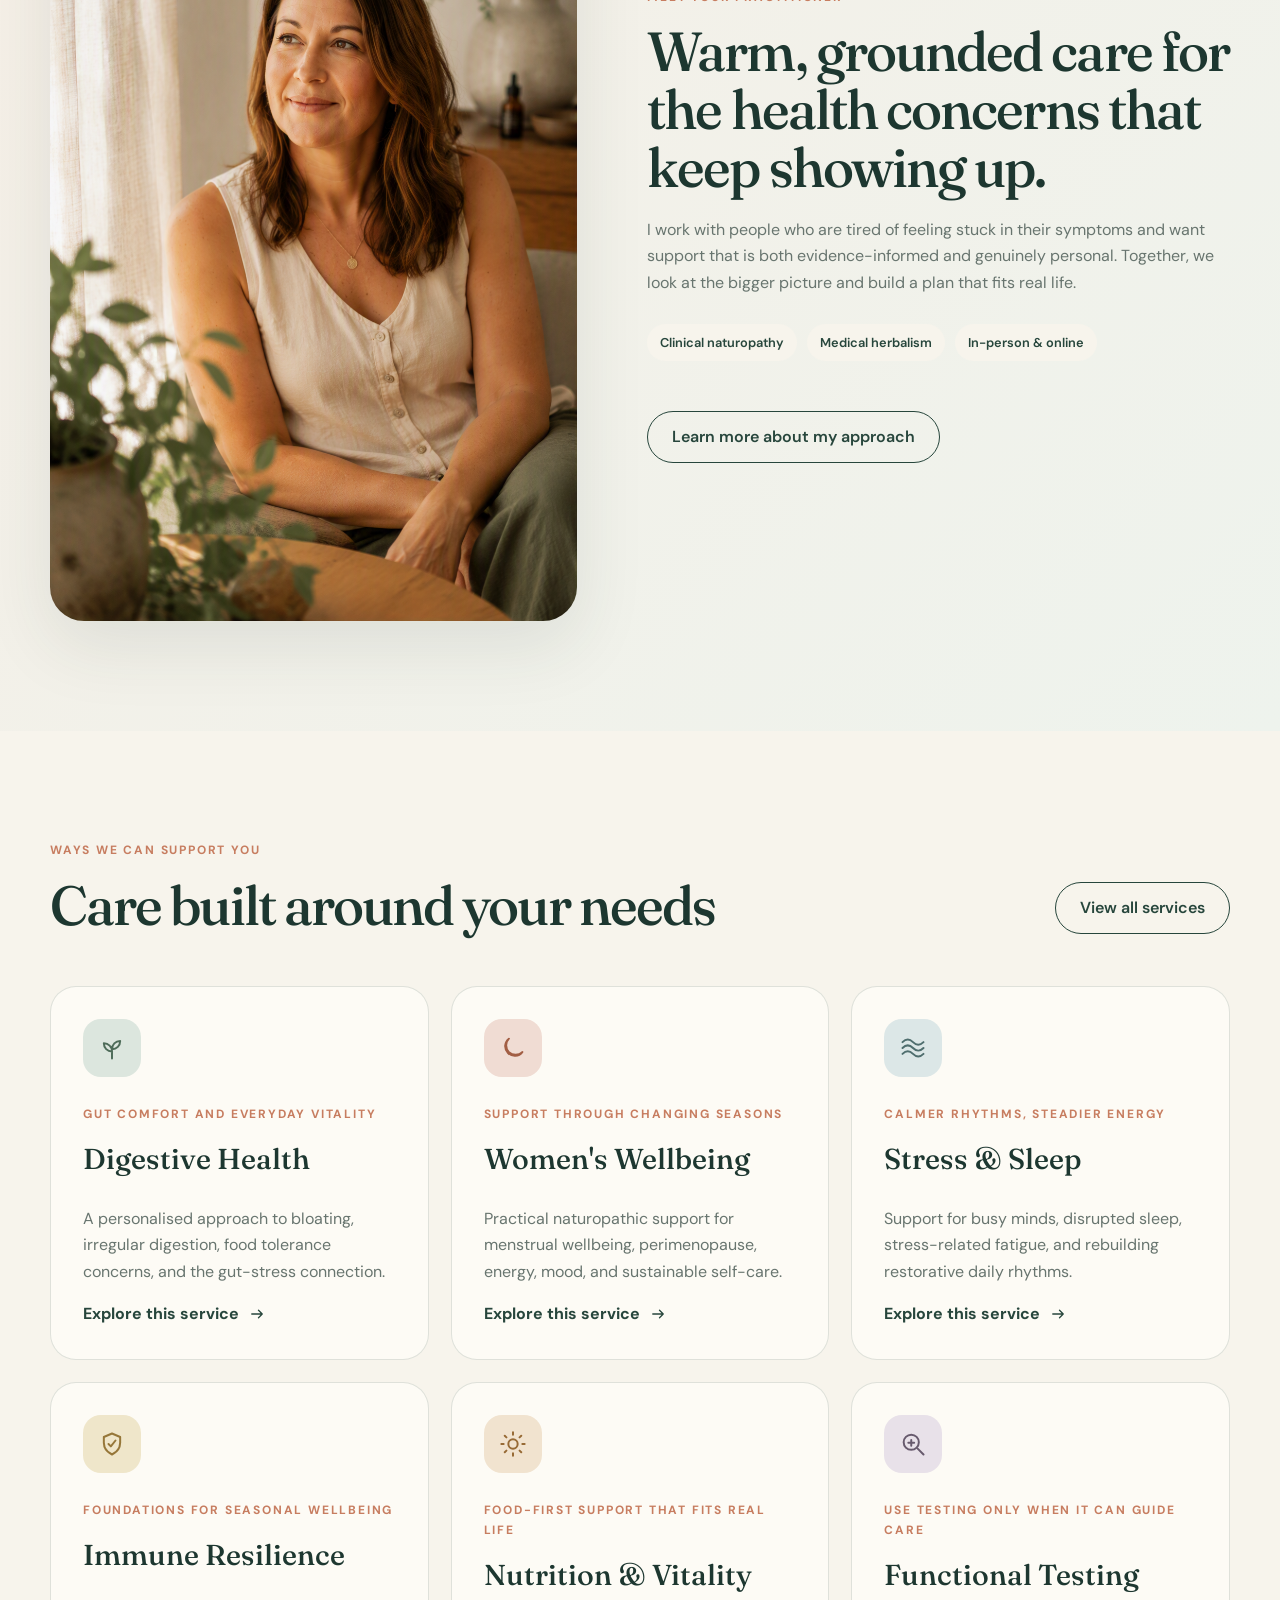
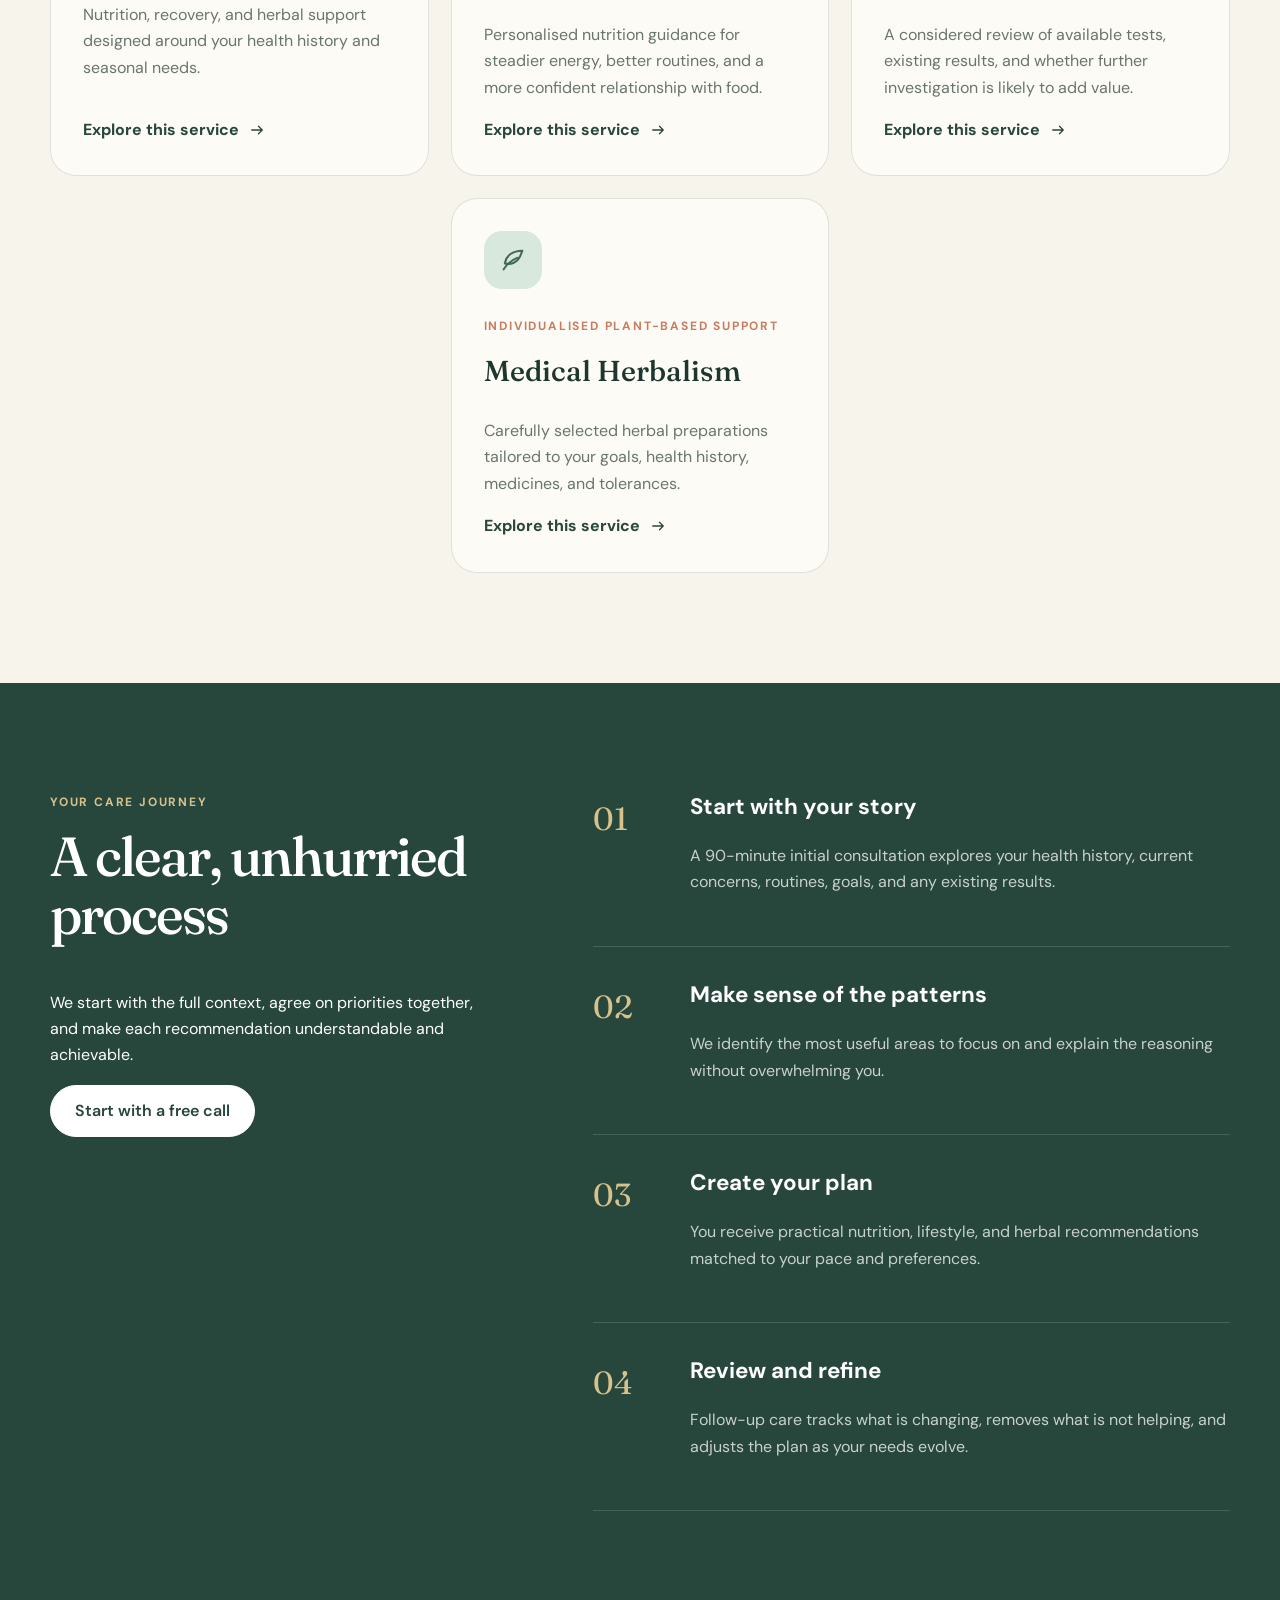
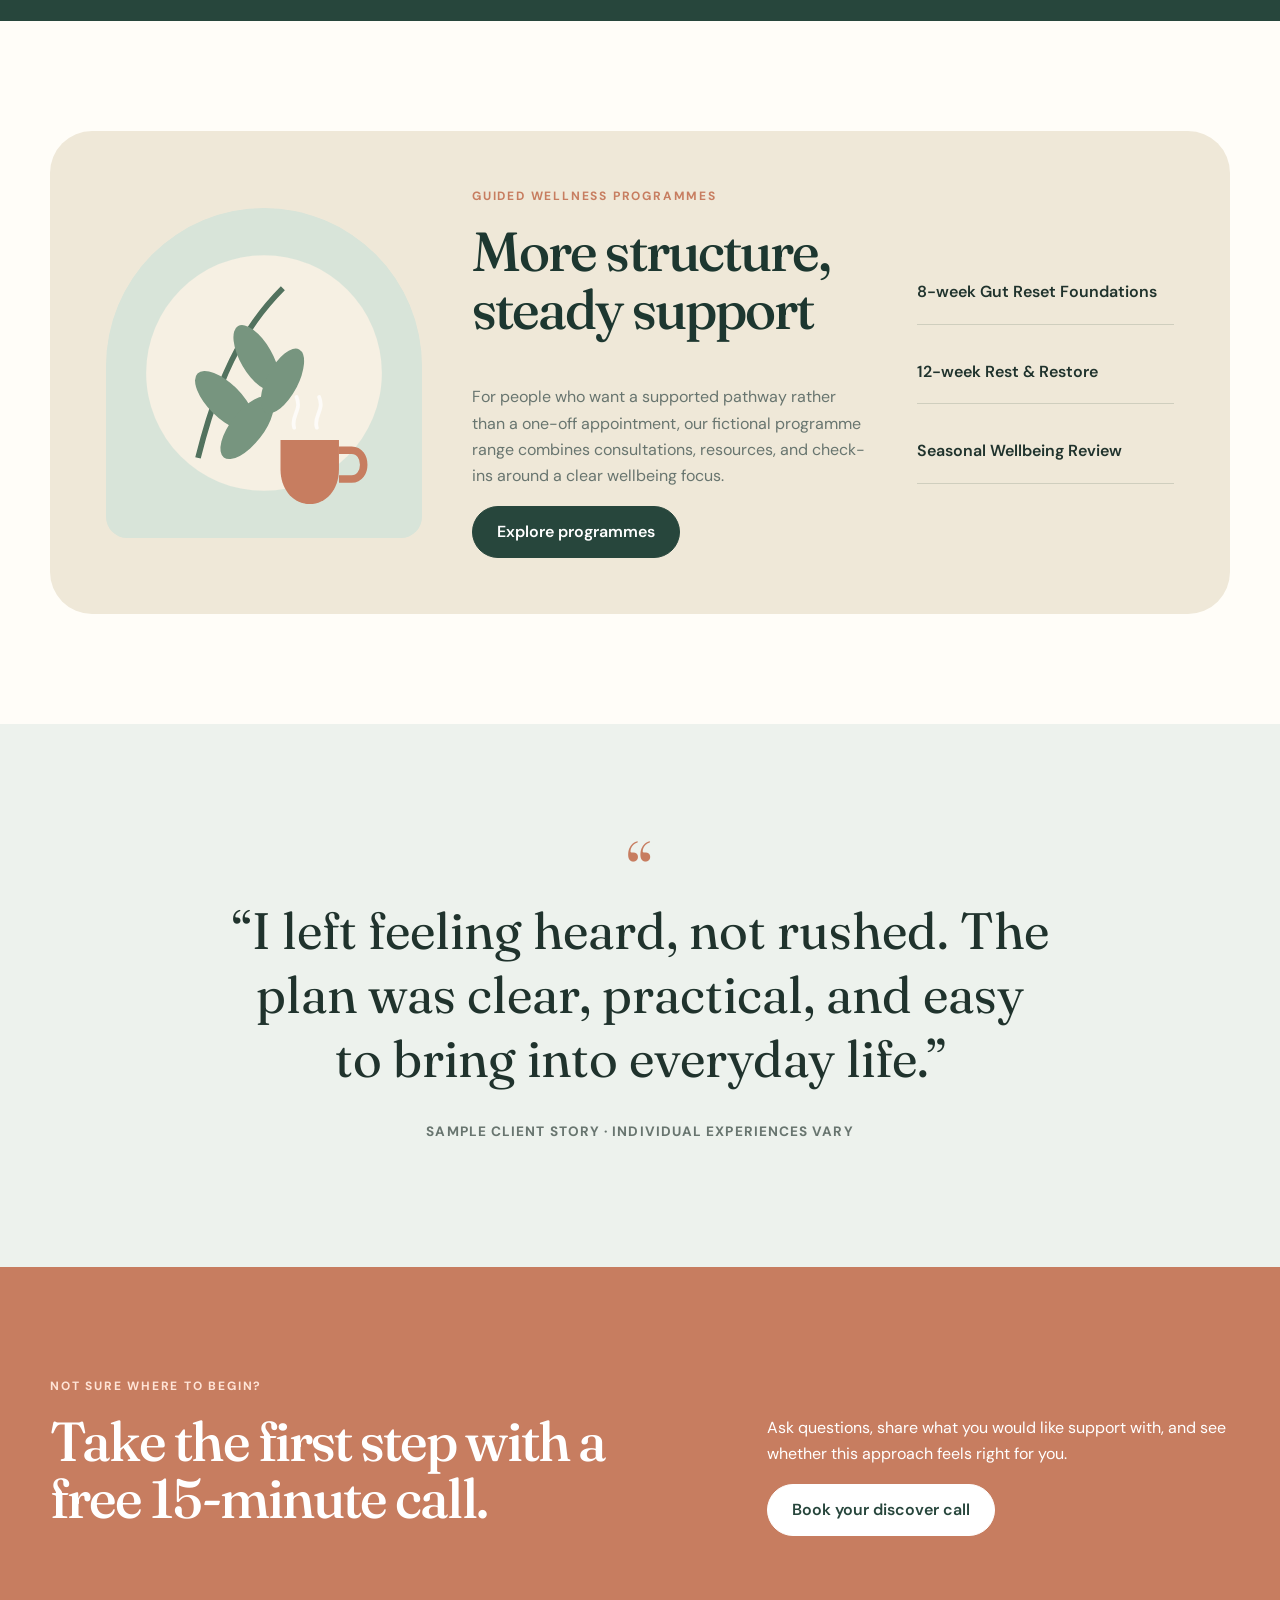
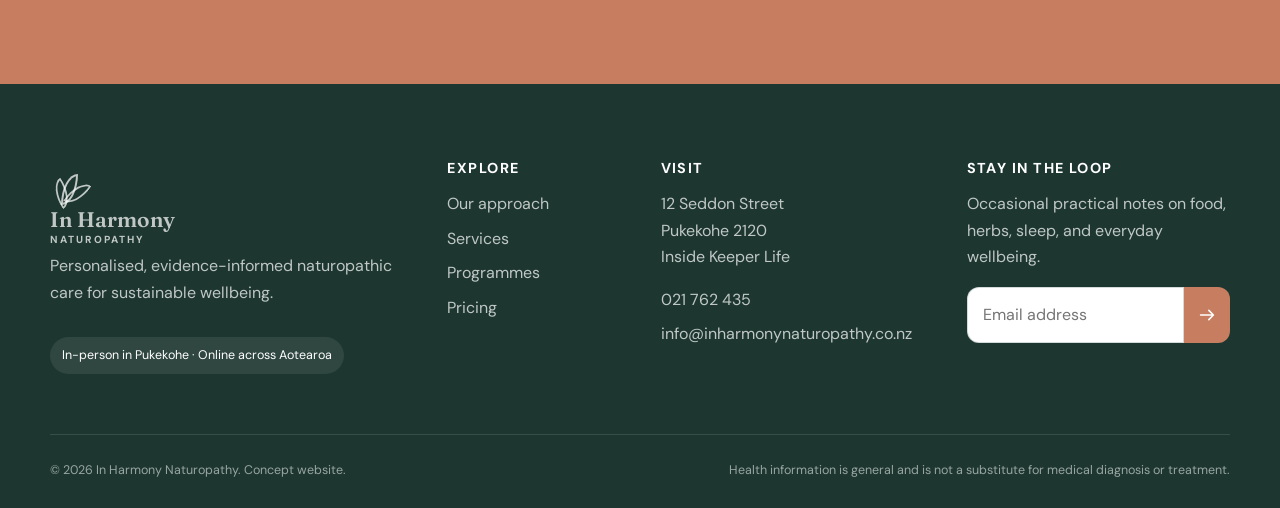
==== commit 5dba48ae: "Update homepage styling and mobile experience" ====
--- a/index.html
+++ b/index.html
@@ -29,30 +29,23 @@
     </header>
       <main id="main">
 
-<section class="hero hero-home">
-  <div class="hero-orbit orbit-one"></div><div class="hero-orbit orbit-two"></div>
-  <div class="container hero-grid">
-    <div class="hero-copy reveal">
-      <p class="eyebrow">Pukekohe, Franklin · Online across New Zealand</p>
-      <h1>Wellbeing support that sees the <em>whole picture.</em></h1>
-      <p class="lead">Personalised naturopathy, medical herbalism, and practical nutrition guidance to help you understand your health patterns and move forward with confidence.</p>
-      <div class="button-row">
-        <a class="button" href="contact.html#book">Book a free discover call</a>
-        <a class="button button-ghost" href="services.html">Explore services</a>
-      </div>
-      <div class="trust-row">
-        <span><svg class="icon" viewBox="0 0 24 24" fill="none" stroke="currentColor" stroke-width="1.7" stroke-linecap="round" stroke-linejoin="round" aria-hidden="true"><path d="m5 12 4 4L19 6"/></svg> Evidence-informed</span>
-        <span><svg class="icon" viewBox="0 0 24 24" fill="none" stroke="currentColor" stroke-width="1.7" stroke-linecap="round" stroke-linejoin="round" aria-hidden="true"><path d="m5 12 4 4L19 6"/></svg> Personalised</span>
-        <span><svg class="icon" viewBox="0 0 24 24" fill="none" stroke="currentColor" stroke-width="1.7" stroke-linecap="round" stroke-linejoin="round" aria-hidden="true"><path d="m5 12 4 4L19 6"/></svg> Collaborative</span>
-      </div>
-    </div>
-    <div class="hero-art reveal delay-1" aria-label="Abstract botanical wellness illustration">
-      <div class="art-card art-main">
-        <img src="assets/hero-botanical.svg" alt="Abstract botanical leaves in calm natural tones">
-      </div>
-      <div class="floating-note note-one"><span>01</span><strong>Listen deeply</strong><small>Your story comes first</small></div>
-      <div class="floating-note note-two"><span>02</span><strong>Find patterns</strong><small>Connect the whole picture</small></div>
-      <div class="floating-note note-three"><span>03</span><strong>Build gently</strong><small>Practical steps that last</small></div>
+<section class="hero hero-home hero-image-hero">
+  <div class="hero-image-backdrop">
+    <img src="assets/Hero.png" alt="Practitioner with a calm, welcoming presence in a natural setting">
+  </div>
+  <div class="hero-overlay"></div>
+  <div class="container hero-content-stack reveal">
+    <p class="eyebrow">Pukekohe, Franklin · Online across New Zealand</p>
+    <h1>Support that feels <em>personal, practical, and grounded.</em></h1>
+    <p class="lead">I work with you to understand the bigger picture behind fatigue, stress, digestion, sleep, and everyday wellbeing — then build a plan that fits your life.</p>
+    <div class="button-row">
+      <a class="button" href="contact.html#book">Book a free discover call</a>
+      <a class="button button-ghost" href="services.html">Explore services</a>
+    </div>
+    <div class="trust-row">
+      <span><svg class="icon" viewBox="0 0 24 24" fill="none" stroke="currentColor" stroke-width="1.7" stroke-linecap="round" stroke-linejoin="round" aria-hidden="true"><path d="m5 12 4 4L19 6"/></svg> Evidence-informed</span>
+      <span><svg class="icon" viewBox="0 0 24 24" fill="none" stroke="currentColor" stroke-width="1.7" stroke-linecap="round" stroke-linejoin="round" aria-hidden="true"><path d="m5 12 4 4L19 6"/></svg> Personalised</span>
+      <span><svg class="icon" viewBox="0 0 24 24" fill="none" stroke="currentColor" stroke-width="1.7" stroke-linecap="round" stroke-linejoin="round" aria-hidden="true"><path d="m5 12 4 4L19 6"/></svg> Collaborative</span>
     </div>
   </div>
 </section>
@@ -66,6 +59,25 @@
     <div class="reveal delay-1">
       <p class="large-copy">Your symptoms do not exist in isolation. We look at nutrition, sleep, stress, environment, health history, and the care you already receive, then shape a plan around what is realistic for you.</p>
       <a class="text-link" href="about.html">How our approach works <svg class="icon" viewBox="0 0 24 24" fill="none" stroke="currentColor" stroke-width="1.7" stroke-linecap="round" stroke-linejoin="round" aria-hidden="true"><path d="M5 12h14m-5-5 5 5-5 5"/></svg></a>
+    </div>
+  </div>
+</section>
+
+<section class="section practitioner-section">
+  <div class="container practitioner-grid">
+    <div class="practitioner-portrait reveal">
+      <img src="assets/SidePose.png" alt="Warm, friendly practitioner in a calm, natural setting">
+    </div>
+    <div class="practitioner-copy reveal delay-1">
+      <p class="eyebrow">Meet your practitioner</p>
+      <h2>Warm, grounded care for the health concerns that keep showing up.</h2>
+      <p>I work with people who are tired of feeling stuck in their symptoms and want support that is both evidence-informed and genuinely personal. Together, we look at the bigger picture and build a plan that fits real life.</p>
+      <div class="credential-row">
+        <span>Clinical naturopathy</span>
+        <span>Medical herbalism</span>
+        <span>In-person & online</span>
+      </div>
+      <a class="button button-ghost" href="about.html">Learn more about my approach</a>
     </div>
   </div>
 </section>
--- a/assets/styles.css
+++ b/assets/styles.css
@@ -0,0 +1,468 @@
+@import url('https://fonts.googleapis.com/css2?family=DM+Sans:wght@400;500;600;700&family=Fraunces:opsz,wght@9..144,500;9..144,600&display=swap');
+
+:root {
+  --ink: #20332d;
+  --forest: #27463c;
+  --forest-2: #1d3730;
+  --sage: #7f9687;
+  --sage-light: #dce6de;
+  --cream: #f7f4ec;
+  --paper: #fffdf8;
+  --clay: #c77d60;
+  --clay-light: #f0dcd3;
+  --gold: #c4a45d;
+  --gold-light: #efe6ca;
+  --blue: #718b8b;
+  --blue-light: #dce7e7;
+  --violet: #8a7b90;
+  --violet-light: #e8e1e9;
+  --amber: #c99556;
+  --amber-light: #f1e3cf;
+  --green: #5d816c;
+  --green-light: #d8e8dd;
+  --muted: #68756f;
+  --line: rgba(39, 70, 60, 0.14);
+  --shadow: 0 24px 70px rgba(36, 57, 50, 0.10);
+  --radius-sm: 14px;
+  --radius: 26px;
+  --radius-lg: 42px;
+  --container: 1180px;
+  --serif: 'Fraunces', Georgia, serif;
+  --sans: 'DM Sans', system-ui, -apple-system, BlinkMacSystemFont, 'Segoe UI', sans-serif;
+}
+
+* { box-sizing: border-box; }
+html { scroll-behavior: smooth; }
+body {
+  margin: 0;
+  color: var(--ink);
+  background: var(--paper);
+  font-family: var(--sans);
+  line-height: 1.65;
+  -webkit-font-smoothing: antialiased;
+}
+img { display: block; max-width: 100%; }
+a { color: inherit; }
+button, input, select, textarea { font: inherit; }
+button { color: inherit; }
+::selection { background: var(--sage-light); color: var(--forest-2); }
+
+h1, h2, h3, h4, p { margin-top: 0; }
+h1, h2, h3 { color: var(--forest-2); }
+h1, h2 { font-family: var(--serif); font-weight: 500; letter-spacing: -0.035em; line-height: 1.05; }
+h1 { font-size: clamp(3.2rem, 7vw, 6.7rem); }
+h2 { font-size: clamp(2.35rem, 4.3vw, 4.2rem); }
+h3 { line-height: 1.25; }
+p { color: var(--muted); }
+
+.container { width: min(calc(100% - 40px), var(--container)); margin-inline: auto; }
+.narrow { max-width: 820px; }
+.section { padding: 110px 0; }
+.eyebrow { margin-bottom: 16px; color: var(--clay); font-size: .75rem; font-weight: 700; letter-spacing: .15em; text-transform: uppercase; }
+.lead { max-width: 680px; font-size: clamp(1.12rem, 2vw, 1.4rem); line-height: 1.65; }
+.large-copy { font-size: clamp(1.2rem, 2.2vw, 1.6rem); line-height: 1.6; }
+.muted { color: var(--muted); }
+.small { font-size: .87rem; }
+.sr-only { position: absolute; width: 1px; height: 1px; padding: 0; margin: -1px; overflow: hidden; clip: rect(0,0,0,0); white-space: nowrap; border: 0; }
+.skip-link { position: fixed; left: 16px; top: -100px; z-index: 1000; padding: 12px 18px; background: var(--forest); color: #fff; border-radius: 10px; }
+.skip-link:focus { top: 16px; }
+.icon { width: 22px; height: 22px; flex: none; }
+
+.button-row { display: flex; flex-wrap: wrap; gap: 12px; margin-top: 30px; }
+.button {
+  display: inline-flex; align-items: center; justify-content: center; min-height: 52px; padding: 0 24px; border: 1px solid var(--forest); border-radius: 999px; background: var(--forest); color: #fff; text-decoration: none; font-weight: 600; transition: transform .25s ease, background .25s ease, color .25s ease, box-shadow .25s ease;
+}
+.button:hover { transform: translateY(-2px); background: var(--forest-2); box-shadow: 0 12px 30px rgba(39,70,60,.18); }
+.button-small { min-height: 42px; padding-inline: 18px; font-size: .88rem; }
+.button-ghost { background: transparent; color: var(--forest); }
+.button-ghost:hover { color: #fff; }
+.button-light { background: #fff; border-color: #fff; color: var(--forest); }
+.button-light:hover { background: var(--cream); color: var(--forest); }
+.text-link { display: inline-flex; align-items: center; gap: 9px; color: var(--forest); font-weight: 700; text-decoration: none; }
+.text-link .icon { width: 18px; transition: transform .2s ease; }
+.text-link:hover .icon { transform: translateX(4px); }
+
+.site-header { position: sticky; top: 0; z-index: 100; background: rgba(255,253,248,.86); backdrop-filter: blur(18px); border-bottom: 1px solid rgba(39,70,60,.08); transition: box-shadow .2s ease; }
+.site-header.scrolled { box-shadow: 0 12px 35px rgba(29,55,48,.07); }
+.nav-shell { min-height: 84px; display: flex; align-items: center; justify-content: space-between; gap: 30px; }
+.brand { display: inline-flex; align-items: center; gap: 12px; text-decoration: none; color: var(--forest); }
+.brand-copy { display: flex; flex-direction: column; line-height: 1; }
+.brand-copy strong { font-family: var(--serif); font-size: 1.32rem; font-weight: 600; }
+.brand-copy small { margin-top: 5px; font-size: .64rem; font-weight: 700; letter-spacing: .2em; text-transform: uppercase; }
+.brand-mark { position: relative; display: grid; place-items: center; width: 38px; height: 42px; }
+.brand-mark span { position: absolute; bottom: 4px; width: 17px; height: 31px; border: 2px solid currentColor; border-radius: 100% 0 100% 0; transform-origin: bottom center; }
+.brand-mark span:nth-child(1) { transform: rotate(-34deg) scale(.9); }
+.brand-mark span:nth-child(2) { transform: rotate(0); }
+.brand-mark span:nth-child(3) { transform: rotate(34deg) scale(.9); }
+.site-nav { display: flex; align-items: center; gap: 26px; }
+.site-nav > a:not(.button) { position: relative; font-size: .9rem; font-weight: 600; text-decoration: none; }
+.site-nav > a:not(.button)::after { content: ''; position: absolute; left: 0; right: 0; bottom: -9px; height: 2px; background: var(--clay); transform: scaleX(0); transition: transform .2s ease; }
+.site-nav > a:not(.button):hover::after, .site-nav > a.active::after { transform: scaleX(1); }
+.nav-toggle { display: none; width: 46px; height: 46px; border: 0; background: transparent; padding: 10px; }
+.nav-toggle span:not(.sr-only) { display: block; height: 2px; margin: 5px 0; background: var(--forest); transition: .2s ease; }
+
+.hero { position: relative; overflow: hidden; }
+.hero-home { min-height: 760px; padding: 78px 0 90px; background: linear-gradient(135deg, #f8f3e8 0%, #edf3ed 70%, #e7eeea 100%); }
+.hero-image-hero { min-height: 760px; display: grid; align-items: end; padding: 0; }
+.hero-image-backdrop { position: absolute; inset: 0; }
+.hero-image-backdrop img { width: 100%; height: 100%; object-fit: cover; object-position: center 20%; }
+.hero-overlay { position: absolute; inset: 0; background: linear-gradient(90deg, rgba(24,31,27,.68) 0%, rgba(24,31,27,.30) 48%, rgba(24,31,27,.10) 100%); }
+.hero-content-stack { position: relative; z-index: 2; width: min(100%, 760px); margin-left: clamp(12px, 2vw, 28px); padding: 120px clamp(24px, 4vw, 56px) 100px; }
+.hero-content-stack .eyebrow { margin-bottom: 18px; color: #f7e7d4; font-size: .78rem; letter-spacing: .16em; }
+.hero-content-stack h1 { max-width: 560px; margin-bottom: 18px; color: #fffdf8; font-size: clamp(2.8rem, 4.3vw, 4.4rem); line-height: 1.03; text-shadow: 0 8px 30px rgba(0,0,0,.16); }
+.hero-content-stack h1 em { color: #f2d4b0; font-style: italic; }
+.hero-content-stack .lead { margin-top: 0; max-width: 580px; color: rgba(255,253,248,.9); font-size: clamp(1rem, 1.6vw, 1.2rem); line-height: 1.7; }
+.hero-content-stack .button-row { margin-top: 32px; gap: 14px; }
+.hero-content-stack .button { min-height: 50px; padding: 0 22px; border-color: rgba(255,253,248,.95); background: rgba(255,253,248,.96); color: var(--forest); box-shadow: 0 12px 30px rgba(0,0,0,.12); }
+.hero-content-stack .button:hover { background: #fffdf8; color: var(--forest-2); }
+.hero-content-stack .button-ghost { background: rgba(255,253,248,.16); color: #fffdf8; border-color: rgba(255,253,248,.7); backdrop-filter: blur(8px); }
+.hero-content-stack .button-ghost:hover { background: rgba(255,253,248,.28); color: #fffdf8; }
+.trust-row { display: flex; flex-wrap: wrap; gap: 18px 22px; margin-top: 28px; }
+.trust-row span { display: inline-flex; align-items: center; gap: 7px; color: rgba(255,253,248,.9); font-size: .9rem; font-weight: 600; }
+.trust-row .icon { width: 17px; }
+.hero-art { position: relative; min-height: 600px; }
+.art-card { position: absolute; overflow: hidden; border-radius: 260px 260px 30px 30px; box-shadow: var(--shadow); }
+.art-main { inset: 20px 20px 35px 55px; background: #dbe7dc; }
+.art-main img { width: 100%; height: 100%; object-fit: cover; }
+.floating-note { position: absolute; z-index: 3; min-width: 190px; padding: 18px 20px; border: 1px solid rgba(255,255,255,.8); border-radius: 18px; background: rgba(255,253,248,.88); box-shadow: 0 16px 40px rgba(39,70,60,.12); backdrop-filter: blur(10px); animation: float 6s ease-in-out infinite; }
+.floating-note span { display: block; margin-bottom: 6px; color: var(--clay); font-size: .7rem; font-weight: 700; letter-spacing: .15em; }
+.floating-note strong, .floating-note small { display: block; }
+.floating-note small { color: var(--muted); }
+.note-one { left: 0; top: 90px; }
+.note-two { right: 0; top: 300px; animation-delay: -2s; }
+.note-three { left: 55px; bottom: 0; animation-delay: -4s; }
+.hero-orbit { position: absolute; border: 1px solid rgba(39,70,60,.12); border-radius: 50%; }
+.orbit-one { width: 500px; height: 500px; right: -180px; top: -120px; }
+.orbit-two { width: 240px; height: 240px; left: -100px; bottom: -50px; }
+@keyframes float { 0%,100% { transform: translateY(0) } 50% { transform: translateY(-10px) } }
+@keyframes float-mobile { 0%,100% { transform: translateY(0) } 50% { transform: translateY(-6px) } }
+
+.intro-band { background: var(--forest); }
+.intro-band h2, .intro-band p, .intro-band .text-link { color: #fff; }
+.intro-band .eyebrow { color: #d7c28c; }
+.split-intro { display: grid; grid-template-columns: .85fr 1.15fr; gap: 100px; align-items: end; }
+.practitioner-section { background: linear-gradient(135deg, #f6efe6 0%, #eef3ed 100%); }
+.practitioner-grid { display: grid; grid-template-columns: .95fr 1.05fr; gap: 70px; align-items: center; }
+.practitioner-portrait { overflow: hidden; border-radius: 34px; box-shadow: var(--shadow); }
+.practitioner-portrait img { width: 100%; height: 100%; object-fit: cover; }
+.practitioner-copy h2 { margin-bottom: 20px; }
+.practitioner-copy .button { margin-top: 28px; }
+
+.section-heading { display: flex; align-items: end; justify-content: space-between; gap: 30px; margin-bottom: 52px; }
+.section-heading h2 { margin-bottom: 0; }
+.services-preview { background: var(--cream); }
+.service-grid { display: grid; grid-template-columns: repeat(3, 1fr); gap: 22px; }
+.home-service-grid .service-card:nth-child(n+7) { grid-column: 2; }
+.service-card { display: flex; flex-direction: column; min-height: 360px; padding: 32px; border: 1px solid var(--line); border-radius: var(--radius); background: rgba(255,253,248,.76); transition: transform .3s ease, border-color .3s ease, box-shadow .3s ease; }
+.service-card:hover { transform: translateY(-7px); border-color: rgba(39,70,60,.28); box-shadow: var(--shadow); }
+.service-card h3 { font-family: var(--serif); font-size: 1.8rem; font-weight: 500; }
+.service-card .text-link { margin-top: auto; }
+.service-icon { display: grid; place-items: center; width: 58px; height: 58px; margin-bottom: 28px; border-radius: 18px; }
+.service-icon .icon { width: 28px; height: 28px; }
+.tone-sage { color: #4e6c59; background: var(--sage-light); }
+.tone-clay { color: #a25e44; background: var(--clay-light); }
+.tone-blue { color: #4f6e6e; background: var(--blue-light); }
+.tone-gold { color: #967739; background: var(--gold-light); }
+.tone-amber { color: #976a35; background: var(--amber-light); }
+.tone-violet { color: #675a6d; background: var(--violet-light); }
+.tone-green { color: #426a52; background: var(--green-light); }
+
+.process-section { background: var(--forest); }
+.process-layout { display: grid; grid-template-columns: .82fr 1.18fr; gap: 100px; }
+.process-sticky { position: sticky; top: 140px; align-self: start; }
+.process-sticky h2, .process-sticky p { color: #fff; }
+.process-sticky .eyebrow { color: #d7c28c; }
+.process-step { display: grid; grid-template-columns: 72px 1fr; gap: 25px; padding: 34px 0; border-bottom: 1px solid rgba(255,255,255,.15); }
+.process-step:first-child { padding-top: 0; }
+.process-step > span { color: #d7c28c; font-family: var(--serif); font-size: 2rem; }
+.process-step h3, .process-step p { color: #fff; }
+.process-step h3 { font-size: 1.4rem; }
+.process-step p { opacity: .75; }
+
+.programme-panel { position: relative; display: grid; grid-template-columns: .8fr 1fr .65fr; gap: 50px; align-items: center; padding: 56px; overflow: hidden; border-radius: var(--radius-lg); background: #efe8d8; }
+.programme-art { height: 330px; border-radius: 180px 180px 24px 24px; overflow: hidden; }
+.programme-art img { width: 100%; height: 100%; object-fit: cover; }
+.mini-list { display: flex; flex-direction: column; gap: 16px; }
+.mini-list span { padding: 18px 0; border-bottom: 1px solid rgba(39,70,60,.16); font-weight: 600; }
+.testimonial-section { text-align: center; background: #edf2ed; }
+.quote-mark { height: 65px; color: var(--clay); font-family: var(--serif); font-size: 5rem; line-height: 1; }
+blockquote { margin: 0; font-family: var(--serif); font-size: clamp(2rem,4vw,3.4rem); line-height: 1.25; }
+.quote-credit { margin-top: 30px; font-size: .85rem; font-weight: 700; letter-spacing: .08em; text-transform: uppercase; }
+.booking-strip { background: var(--clay); }
+.booking-grid { display: grid; grid-template-columns: 1fr .75fr; gap: 100px; align-items: center; }
+.booking-grid h2, .booking-grid p { color: #fff; }
+.booking-grid .eyebrow { color: #ffe4d7; }
+
+.page-hero { padding: 105px 0 100px; border-bottom: 1px solid var(--line); }
+.page-hero-grid { display: grid; grid-template-columns: 1.05fr .75fr; gap: 80px; align-items: end; }
+.page-hero h1 { margin-bottom: 0; font-size: clamp(3.1rem,6vw,5.7rem); }
+.soft-hero { background: linear-gradient(135deg,#f3eee2,#e3ebe4); }
+.services-hero { background: linear-gradient(135deg,#e6eee8,#f5eee2); }
+.programmes-hero { background: linear-gradient(135deg,#f3e6dc,#ece9de); }
+.pricing-hero { background: linear-gradient(135deg,#efe8d4,#e2ece6); }
+.journal-hero { background: linear-gradient(135deg,#e4ece6,#e5ecec); }
+.contact-hero { background: linear-gradient(135deg,#f2e3dc,#edf1e9); }
+
+.story-grid { display: grid; grid-template-columns: .88fr 1.12fr; gap: 90px; align-items: center; }
+.story-art { height: 620px; overflow: hidden; border-radius: 240px 240px 28px 28px; background: #e2e9e1; }
+.story-art img { width: 100%; height: 100%; object-fit: cover; }
+.story-copy p { font-size: 1.06rem; }
+.credential-row { display: flex; flex-wrap: wrap; gap: 10px; margin: 28px 0 22px; }
+.credential-row span, .chip-row span { padding: 8px 13px; border-radius: 999px; background: var(--cream); color: var(--forest); font-size: .8rem; font-weight: 600; }
+.values-section { background: var(--cream); }
+.value-grid { display: grid; grid-template-columns: repeat(4,1fr); gap: 20px; }
+.value-card { min-height: 300px; padding: 30px; border-radius: var(--radius); background: #fff; }
+.value-card > span { color: var(--clay); font-family: var(--serif); font-size: 2rem; }
+.value-card h3 { margin-top: 55px; font-size: 1.25rem; }
+.clinic-grid { display: grid; grid-template-columns: 1fr .85fr; gap: 80px; padding: 60px; border-radius: var(--radius-lg); background: var(--forest); }
+.clinic-grid h2, .clinic-grid p { color: #fff; }
+.clinic-grid .eyebrow { color: #d7c28c; }
+.clinic-details { display: flex; flex-direction: column; justify-content: center; gap: 22px; }
+.clinic-details > div { display: flex; gap: 16px; align-items: flex-start; padding: 20px; border: 1px solid rgba(255,255,255,.14); border-radius: 18px; color: #fff; }
+.clinic-details span, .clinic-details strong { display: block; }
+.clinic-details strong { margin-bottom: 2px; }
+
+.filter-bar { display: flex; flex-wrap: wrap; gap: 10px; margin-bottom: 40px; }
+.filter-bar button { padding: 10px 16px; border: 1px solid var(--line); border-radius: 999px; background: transparent; cursor: pointer; }
+.filter-bar button.active, .filter-bar button:hover { background: var(--forest); color: #fff; }
+.service-card.is-hidden { display: none; }
+.comparison-section { background: var(--cream); }
+.comparison-grid { display: grid; grid-template-columns: repeat(3,1fr); gap: 22px; }
+.comparison-card { position: relative; padding: 34px; border: 1px solid var(--line); border-radius: var(--radius); background: #fff; }
+.comparison-card.featured { border-color: var(--clay); box-shadow: var(--shadow); }
+.tag { display: inline-flex; margin-bottom: 20px; padding: 6px 12px; border-radius: 999px; background: var(--clay); color: #fff; font-size: .72rem; font-weight: 700; text-transform: uppercase; letter-spacing: .08em; }
+dl { margin: 25px 0 30px; }
+dl > div { display: grid; grid-template-columns: 85px 1fr; gap: 18px; padding: 12px 0; border-bottom: 1px solid var(--line); }
+dt { color: var(--muted); font-size: .85rem; }
+dd { margin: 0; color: var(--forest); font-weight: 600; }
+.disclaimer-panel-section { padding-top: 0; }
+.disclaimer-panel { display: grid; grid-template-columns: auto 1fr; gap: 24px; padding: 32px; border: 1px solid var(--line); border-radius: var(--radius); background: #f3f0e8; }
+.disclaimer-panel > div:first-child { display: grid; place-items: center; width: 54px; height: 54px; border-radius: 18px; background: #fff; color: var(--forest); }
+.disclaimer-panel h3 { margin-bottom: 8px; }
+.disclaimer-panel p { margin-bottom: 0; }
+
+.programme-list-section { background: var(--cream); }
+.programme-stack { display: flex; flex-direction: column; gap: 28px; }
+.programme-row { display: grid; grid-template-columns: 72px 1fr 250px; gap: 34px; align-items: start; padding: 42px; border-radius: var(--radius); background: #fff; }
+.programme-number { color: var(--clay); font-family: var(--serif); font-size: 2rem; }
+.chip-row { display: flex; flex-wrap: wrap; gap: 9px; margin-top: 26px; }
+.programme-side { padding-left: 30px; border-left: 1px solid var(--line); }
+.price { margin-bottom: 4px; color: var(--forest); font-family: var(--serif); font-size: 2.3rem; }
+.programme-side .button { width: 100%; margin-top: 20px; }
+.included-section { background: var(--forest); }
+.included-grid { display: grid; grid-template-columns: 1fr 1fr; gap: 80px; }
+.included-grid h2, .included-grid p { color: #fff; }
+.included-grid .eyebrow { color: #d7c28c; }
+.tick-list { display: flex; flex-direction: column; gap: 16px; }
+.tick-list span { display: flex; gap: 12px; padding: 18px 0; border-bottom: 1px solid rgba(255,255,255,.15); color: #fff; }
+.faq-section { background: var(--paper); }
+.accordion article { border-bottom: 1px solid var(--line); }
+.accordion button { width: 100%; display: flex; align-items: center; justify-content: space-between; gap: 20px; padding: 24px 0; border: 0; background: transparent; text-align: left; font-weight: 700; cursor: pointer; }
+.accordion button span { font-size: 1.5rem; transition: transform .2s ease; }
+.accordion article.open button span { transform: rotate(45deg); }
+.accordion article > div { max-height: 0; overflow: hidden; transition: max-height .35s ease; }
+.accordion article > div p { padding: 0 50px 24px 0; }
+
+.pricing-section { background: var(--cream); }
+.pricing-grid { display: grid; grid-template-columns: repeat(3,1fr); gap: 22px; }
+.price-card { position: relative; display: flex; flex-direction: column; min-height: 570px; padding: 34px; border: 1px solid var(--line); border-radius: var(--radius); background: #fff; }
+.price-card.featured { transform: translateY(-14px); border: 2px solid var(--clay); box-shadow: var(--shadow); }
+.price-card .price { font-size: 3.4rem; }
+.price-card ul { padding: 0; margin: 30px 0; list-style: none; }
+.price-card li { display: flex; align-items: flex-start; gap: 9px; padding: 8px 0; color: var(--muted); }
+.price-card li .icon { width: 18px; margin-top: 4px; color: var(--clay); }
+.price-card .button { margin-top: auto; }
+.extras-grid { display: grid; grid-template-columns: .8fr 1.2fr; gap: 90px; align-items: start; }
+.extra-list > div { display: flex; justify-content: space-between; gap: 30px; padding: 18px 0; border-bottom: 1px solid var(--line); }
+.extra-list strong { text-align: right; }
+
+.journal-grid { display: grid; grid-template-columns: repeat(2,1fr); gap: 28px; }
+.journal-card { overflow: hidden; border: 1px solid var(--line); border-radius: var(--radius); background: #fff; }
+.journal-card > div:last-child { padding: 30px; }
+.journal-card.feature { grid-column: 1 / -1; display: grid; grid-template-columns: .9fr 1.1fr; }
+.journal-art { min-height: 280px; background-color: var(--sage-light); }
+.art-digestive { background: radial-gradient(circle at 25% 30%,#f6e8d1 0 18%,transparent 19%), radial-gradient(circle at 65% 70%,#aec7b2 0 23%,transparent 24%), linear-gradient(135deg,#dfe8dd,#f1dfd5); }
+.art-sleep { background: radial-gradient(circle at 68% 35%,#f9f3d3 0 12%,transparent 13%), linear-gradient(145deg,#788d8d,#dbe6e6); }
+.art-herbs { background: repeating-radial-gradient(ellipse at 20% 90%,#77957f 0 7%,transparent 8% 15%), linear-gradient(135deg,#e8dfcc,#d7e6db); }
+.art-energy { background: radial-gradient(circle at 50% 50%,#d9b36e 0 18%,transparent 19%), repeating-conic-gradient(from 0deg at 50% 50%,#f2e4cc 0 10deg,transparent 10deg 25deg), #f3eee4; }
+.art-testing { background: linear-gradient(135deg,transparent 48%,rgba(255,255,255,.6) 49% 51%,transparent 52%), linear-gradient(145deg,#ddd6df,#dde8e4); }
+.demo-note { margin-top: 35px; padding: 22px 26px; border-left: 4px solid var(--clay); background: var(--cream); }
+.newsletter-panel { text-align: center; background: #edf2ed; }
+.wide-form { display: grid; grid-template-columns: 1fr auto; gap: 12px; margin-top: 30px; text-align: left; }
+.wide-form label span { display: block; margin-bottom: 8px; font-weight: 600; }
+.wide-form .form-message { grid-column: 1/-1; }
+
+.contact-grid { display: grid; grid-template-columns: .8fr 1.2fr; gap: 90px; }
+.contact-cards { display: flex; flex-direction: column; gap: 12px; margin-top: 34px; }
+.contact-cards > * { display: flex; gap: 15px; align-items: center; padding: 18px; border: 1px solid var(--line); border-radius: 16px; text-decoration: none; }
+.contact-cards small, .contact-cards strong { display: block; }
+.contact-cards small { color: var(--muted); }
+.booking-form { padding: 38px; border-radius: var(--radius); background: var(--cream); }
+.form-grid { display: grid; grid-template-columns: 1fr 1fr; gap: 16px; }
+label { display: block; }
+label > span { display: block; margin-bottom: 8px; color: var(--forest); font-size: .86rem; font-weight: 700; }
+input, select, textarea { width: 100%; padding: 14px 15px; border: 1px solid rgba(39,70,60,.2); border-radius: 12px; background: #fff; color: var(--ink); outline: none; }
+input:focus, select:focus, textarea:focus { border-color: var(--forest); box-shadow: 0 0 0 3px rgba(39,70,60,.10); }
+.booking-form label { margin-bottom: 16px; }
+.check-label { display: flex; gap: 10px; align-items: flex-start; }
+.check-label input { width: 18px; height: 18px; margin-top: 3px; }
+.check-label span { font-weight: 400; }
+.form-message { display: block; margin-top: 12px; color: var(--forest); font-size: .85rem; font-weight: 600; }
+.visit-section { background: var(--cream); }
+.visit-grid { display: grid; grid-template-columns: 1fr .85fr; gap: 70px; align-items: center; }
+.map-art { position: relative; min-height: 430px; overflow: hidden; border-radius: var(--radius-lg); background: #dce6de; }
+.map-road { position: absolute; height: 44px; width: 140%; background: #fff; transform: rotate(18deg); left: -20%; top: 42%; box-shadow: 0 0 0 10px rgba(39,70,60,.03); }
+.road-two { transform: rotate(-55deg); left: 25%; top: 25%; }
+.map-pin { position: absolute; left: 54%; top: 43%; display: grid; place-items: center; width: 60px; height: 60px; border-radius: 50%; background: var(--clay); color: #fff; box-shadow: 0 15px 30px rgba(39,70,60,.2); }
+.map-label { position: absolute; left: 58%; top: 58%; padding: 12px 15px; border-radius: 12px; background: #fff; font-weight: 700; box-shadow: var(--shadow); }
+.visit-list > div { grid-template-columns: 120px 1fr; }
+
+.service-detail-hero { padding: 90px 0; }
+.tone-bg-sage { background: linear-gradient(135deg,#e5ede6,#f2eee3); }
+.tone-bg-clay { background: linear-gradient(135deg,#f0ddd5,#f4eee5); }
+.tone-bg-blue { background: linear-gradient(135deg,#dce8e8,#edf0ea); }
+.tone-bg-gold { background: linear-gradient(135deg,#f0e7cf,#e6ede5); }
+.tone-bg-amber { background: linear-gradient(135deg,#f1e1cc,#edf0e6); }
+.tone-bg-violet { background: linear-gradient(135deg,#e8e0e8,#edf0e8); }
+.tone-bg-green { background: linear-gradient(135deg,#dbe9df,#f0ecdf); }
+.detail-hero-grid { display: grid; grid-template-columns: 1fr .55fr; gap: 80px; align-items: center; }
+.back-link { display: inline-block; margin-bottom: 60px; font-weight: 700; text-decoration: none; }
+.detail-symbol { display: grid; place-items: center; min-height: 420px; border: 1px solid rgba(255,255,255,.75); border-radius: 220px 220px 30px 30px; background: rgba(255,255,255,.35); }
+.detail-symbol .service-icon { width: 120px; height: 120px; border-radius: 38px; }
+.detail-symbol .service-icon .icon { width: 54px; height: 54px; }
+.detail-symbol span { margin-top: -100px; color: var(--forest); font-weight: 700; }
+.detail-content-grid { display: grid; grid-template-columns: 1.1fr .65fr; gap: 100px; }
+.detail-main h3 { margin-top: 40px; }
+.support-list { padding: 0; list-style: none; }
+.support-list li { display: flex; gap: 10px; padding: 14px 0; border-bottom: 1px solid var(--line); }
+.support-list .icon { color: var(--clay); }
+.detail-aside { align-self: start; padding: 32px; border-radius: var(--radius); background: var(--cream); }
+.detail-aside ol { padding-left: 24px; }
+.detail-aside li { padding: 10px 0; border-bottom: 1px solid var(--line); }
+.detail-aside .button { width: 100%; margin-top: 25px; }
+.method-section { background: var(--forest); }
+.method-section h2, .method-section h3, .method-section p { color: #fff; }
+.method-section .eyebrow { color: #d7c28c; }
+.method-grid { display: grid; grid-template-columns: repeat(4,1fr); gap: 20px; }
+.method-grid article { padding: 28px; border: 1px solid rgba(255,255,255,.14); border-radius: var(--radius); }
+.method-grid span { color: #d7c28c; font-family: var(--serif); font-size: 2rem; }
+.method-grid h3 { margin-top: 50px; }
+.method-grid p { opacity: .75; }
+.related-grid { display: grid; grid-template-columns: repeat(3,1fr); gap: 18px; }
+.related-card { position: relative; display: flex; flex-direction: column; min-height: 230px; padding: 26px; border: 1px solid var(--line); border-radius: var(--radius); text-decoration: none; transition: transform .25s ease, box-shadow .25s ease; }
+.related-card:hover { transform: translateY(-5px); box-shadow: var(--shadow); }
+.related-card strong { margin-top: auto; font-family: var(--serif); font-size: 1.45rem; }
+.related-card small { color: var(--muted); }
+.related-card > .icon { position: absolute; right: 24px; bottom: 26px; }
+
+.site-footer { padding: 75px 0 28px; background: var(--forest-2); color: #fff; }
+.footer-grid { display: grid; grid-template-columns: 1.3fr .6fr .85fr 1fr; gap: 55px; }
+.brand-light { color: #fff; }
+.footer-grid h3 { color: #fff; font-size: .9rem; letter-spacing: .1em; text-transform: uppercase; }
+.footer-grid p, .footer-grid a { color: rgba(255,255,255,.72); }
+.footer-grid a { display: block; margin: 8px 0; text-decoration: none; }
+.footer-grid a:hover { color: #fff; }
+.footer-badge { display: inline-flex; margin-top: 15px; padding: 8px 12px; border-radius: 999px; background: rgba(255,255,255,.08); font-size: .78rem; }
+.mini-form { position: relative; display: grid; grid-template-columns: 1fr 46px; }
+.mini-form input { border-radius: 12px 0 0 12px; }
+.mini-form button { display: grid; place-items: center; border: 0; border-radius: 0 12px 12px 0; background: var(--clay); color: #fff; cursor: pointer; }
+.mini-form .form-message { grid-column: 1/-1; color: #fff; }
+.footer-bottom { display: flex; justify-content: space-between; gap: 30px; margin-top: 60px; padding-top: 25px; border-top: 1px solid rgba(255,255,255,.12); }
+.footer-bottom p { margin: 0; color: rgba(255,255,255,.55); font-size: .78rem; }
+
+.reveal { opacity: 0; transform: translateY(24px); transition: opacity .7s ease, transform .7s ease; }
+.reveal.visible { opacity: 1; transform: translateY(0); }
+.delay-1 { transition-delay: .12s; }
+
+@media (prefers-reduced-motion: reduce) {
+  *, *::before, *::after { scroll-behavior: auto !important; animation-duration: .001ms !important; animation-iteration-count: 1 !important; transition-duration: .001ms !important; }
+  .reveal { opacity: 1; transform: none; }
+}
+
+@media (max-width: 1050px) {
+  .site-nav { gap: 16px; }
+  .site-nav > a:not(.button) { font-size: .82rem; }
+  .hero-grid, .page-hero-grid, .story-grid, .process-layout, .contact-grid, .visit-grid, .detail-content-grid { gap: 50px; }
+  .service-grid, .comparison-grid, .pricing-grid { grid-template-columns: repeat(2,1fr); }
+  .home-service-grid .service-card:nth-child(n+7) { grid-column: auto; }
+  .value-grid, .method-grid { grid-template-columns: repeat(2,1fr); }
+  .programme-panel { grid-template-columns: .8fr 1.2fr; }
+  .programme-panel .mini-list { grid-column: 1/-1; display: grid; grid-template-columns: repeat(3,1fr); }
+  .programme-row { grid-template-columns: 55px 1fr; }
+  .programme-side { grid-column: 2; padding-left: 0; border-left: 0; }
+  .footer-grid { grid-template-columns: 1.2fr .7fr 1fr; }
+  .footer-grid > div:last-child { grid-column: 1/-1; }
+}
+
+@media (max-width: 820px) {
+  .section { padding: 64px 0; }
+  .nav-toggle { display: block; }
+  .site-nav { position: fixed; inset: 84px 18px auto; display: none; flex-direction: column; align-items: stretch; gap: 0; padding: 18px; border: 1px solid var(--line); border-radius: 20px; background: var(--paper); box-shadow: var(--shadow); }
+  .site-nav.open { display: flex; }
+  .site-nav > a { padding: 13px; }
+  .site-nav > a:not(.button)::after { display: none; }
+  .site-nav .button { margin-top: 8px; }
+  .hero-home { padding-top: 55px; }
+  .hero-image-hero { min-height: 620px; }
+  .hero-content-stack { width: 100%; margin-left: 0; padding: 92px 20px 72px; }
+  .hero-content-stack h1 { max-width: 100%; font-size: clamp(2.4rem, 4.7vw, 3.2rem); }
+  .hero-content-stack .lead { max-width: 100%; font-size: 1rem; }
+  .hero-content-stack .button-row { flex-direction: column; align-items: stretch; margin-top: 24px; gap: 12px; }
+  .hero-content-stack .button { width: 100%; }
+  .trust-row { margin-top: 22px; gap: 10px 14px; }
+  .trust-row span { font-size: .82rem; }
+  .hero-grid, .page-hero-grid, .split-intro, .practitioner-grid, .story-grid, .process-layout, .booking-grid, .clinic-grid, .included-grid, .extras-grid, .contact-grid, .visit-grid, .detail-hero-grid, .detail-content-grid { grid-template-columns: 1fr; }
+  .hero-art { min-height: 560px; }
+  .practitioner-portrait { min-height: 280px; }
+  .practitioner-copy .button { width: 100%; }
+  .process-sticky { position: static; }
+  .programme-panel { grid-template-columns: 1fr; }
+  .programme-art { height: 430px; }
+  .programme-panel .mini-list { grid-template-columns: 1fr; }
+  .section-heading { align-items: flex-start; flex-direction: column; margin-bottom: 36px; }
+  .service-card { min-height: auto; padding: 24px; }
+  .service-card h3 { font-size: 1.6rem; }
+  .story-art { height: 520px; }
+  .clinic-grid { padding: 42px; }
+  .journal-card.feature { grid-template-columns: 1fr; }
+  .detail-symbol { min-height: 350px; }
+  .footer-grid { grid-template-columns: 1fr 1fr; }
+  .footer-grid > div:last-child { grid-column: 1/-1; }
+}
+
+@media (max-width: 620px) {
+  .container { width: min(calc(100% - 28px), var(--container)); }
+  h1 { font-size: clamp(2.75rem,15vw,4.6rem); }
+  h2 { font-size: clamp(2.1rem,12vw,3.4rem); }
+  .nav-shell { min-height: 76px; }
+  .site-nav { top: 76px; }
+  .brand-copy strong { font-size: 1.1rem; }
+  .hero-home { min-height: auto; }
+  .hero-image-hero { min-height: 560px; }
+  .hero-content-stack { padding: 80px 0 56px; }
+  .hero-content-stack h1 { font-size: clamp(2.25rem, 8.8vw, 2.95rem); line-height: 1.08; }
+  .hero-content-stack .lead { font-size: .97rem; line-height: 1.6; }
+  .hero-art { min-height: 470px; }
+  .practitioner-portrait { min-height: 260px; border-radius: 24px; }
+  .art-main { inset: 20px 10px 24px 20px; }
+  .floating-note { min-width: 0; width: clamp(120px, 39vw, 150px); padding: 11px 12px; font-size: .76rem; line-height: 1.35; animation: float-mobile 6.2s ease-in-out infinite; }
+  .note-one { left: 4px; top: 46px; }
+  .note-two { right: 4px; top: 212px; }
+  .note-three { left: 20px; bottom: 8px; }
+  .trust-row { flex-direction: column; align-items: flex-start; gap: 8px; }
+  .service-grid, .comparison-grid, .pricing-grid, .journal-grid, .related-grid, .method-grid, .value-grid { grid-template-columns: 1fr; }
+  .programme-panel, .clinic-grid, .booking-form { padding: 28px; }
+  .programme-art { height: 320px; }
+  .programme-row { grid-template-columns: 1fr; padding: 28px; }
+  .programme-side { grid-column: 1; }
+  .price-card.featured { transform: none; }
+  .form-grid, .wide-form { grid-template-columns: 1fr; }
+  .wide-form .form-message { grid-column: 1; }
+  .footer-grid { grid-template-columns: 1fr; }
+  .footer-grid > div:last-child { grid-column: auto; }
+  .footer-bottom { flex-direction: column; }
+  .detail-symbol { min-height: 300px; }
+  .detail-aside { padding: 26px; }
+  .extra-list > div { flex-direction: column; gap: 4px; }
+  .extra-list strong { text-align: left; }
+}
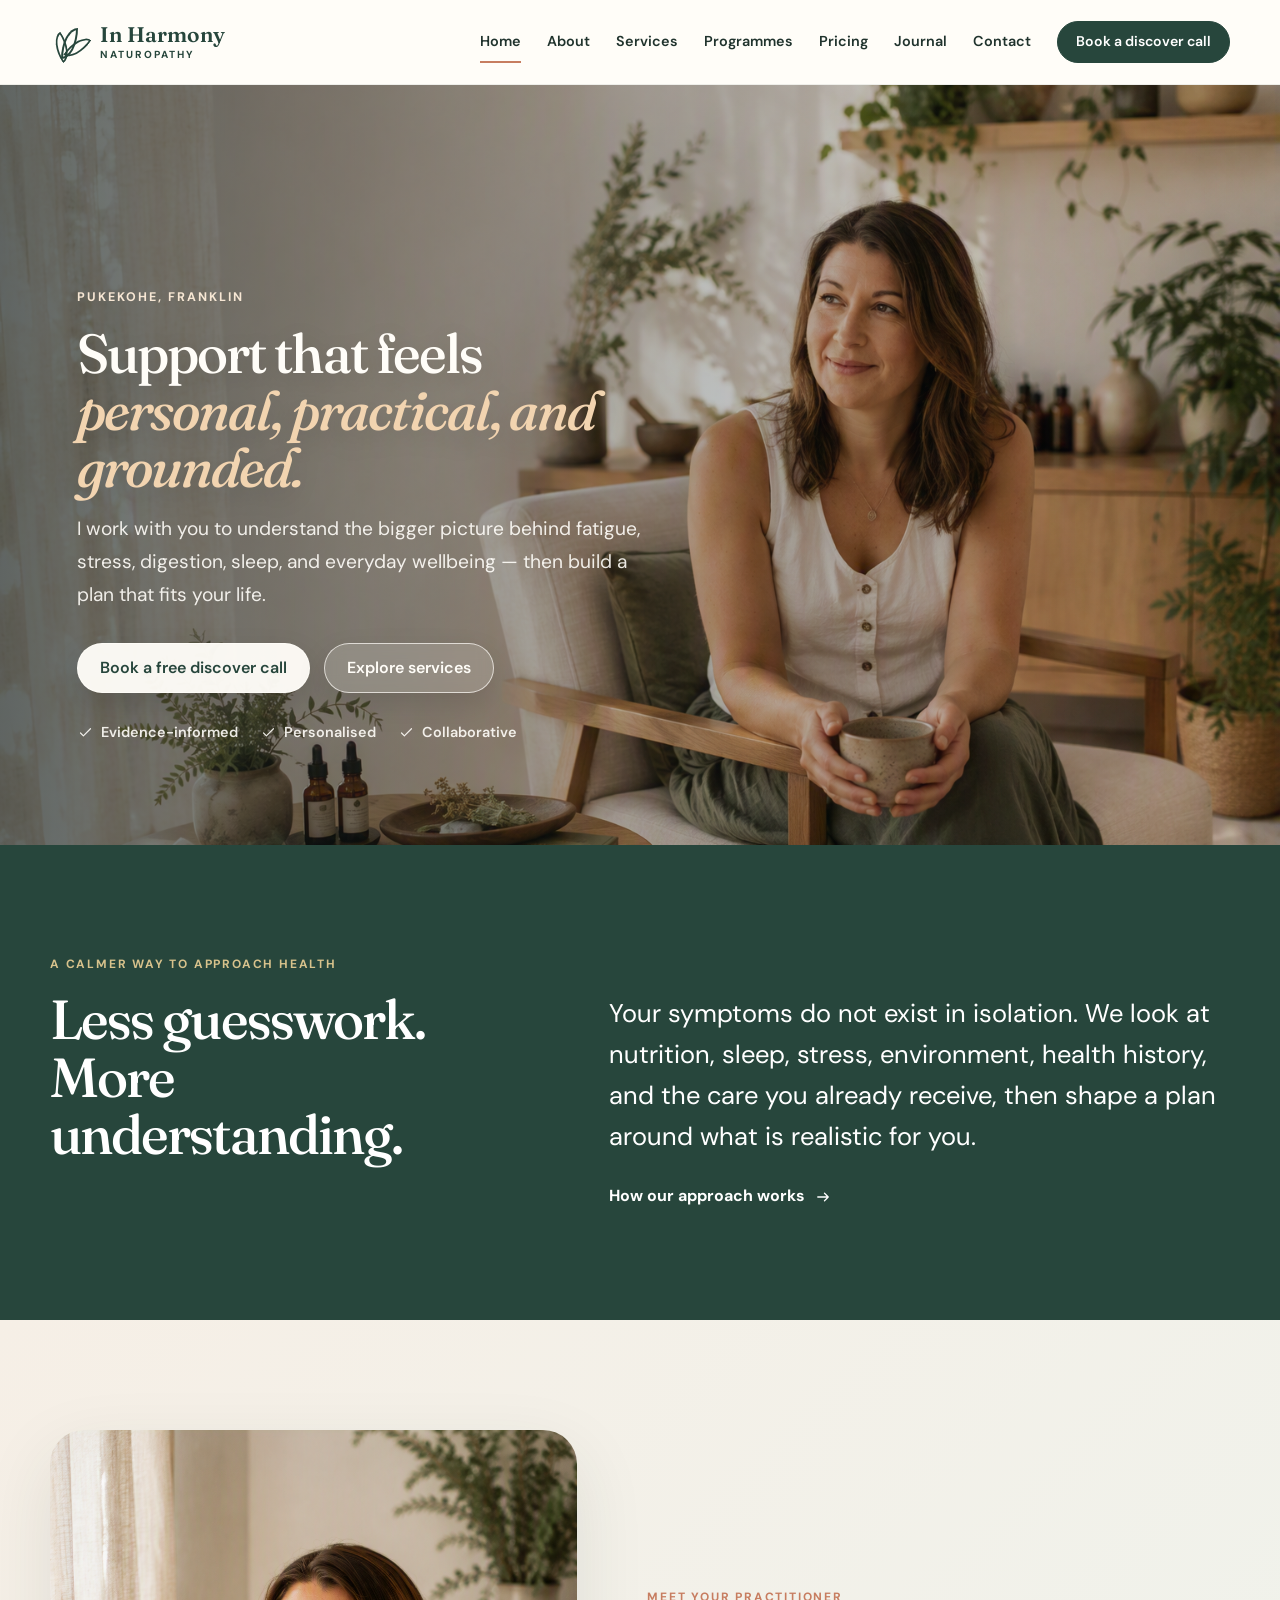
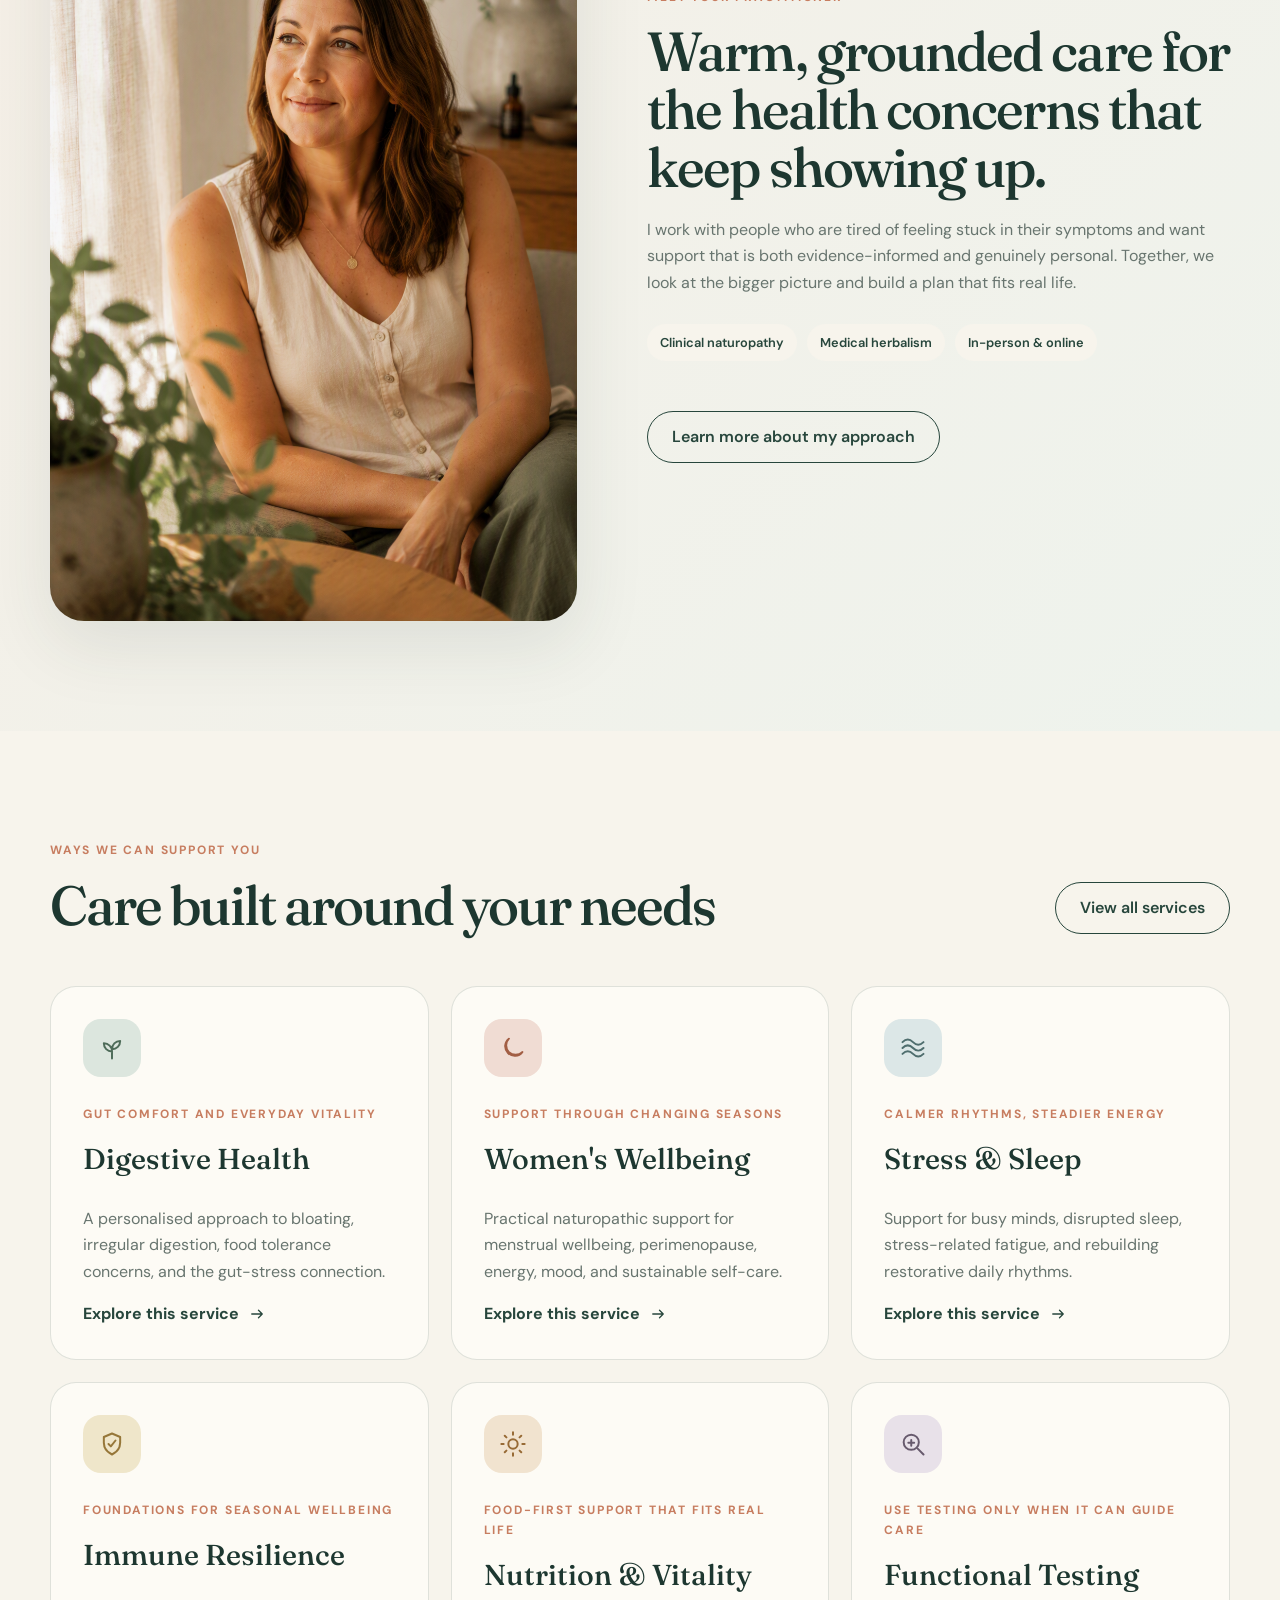
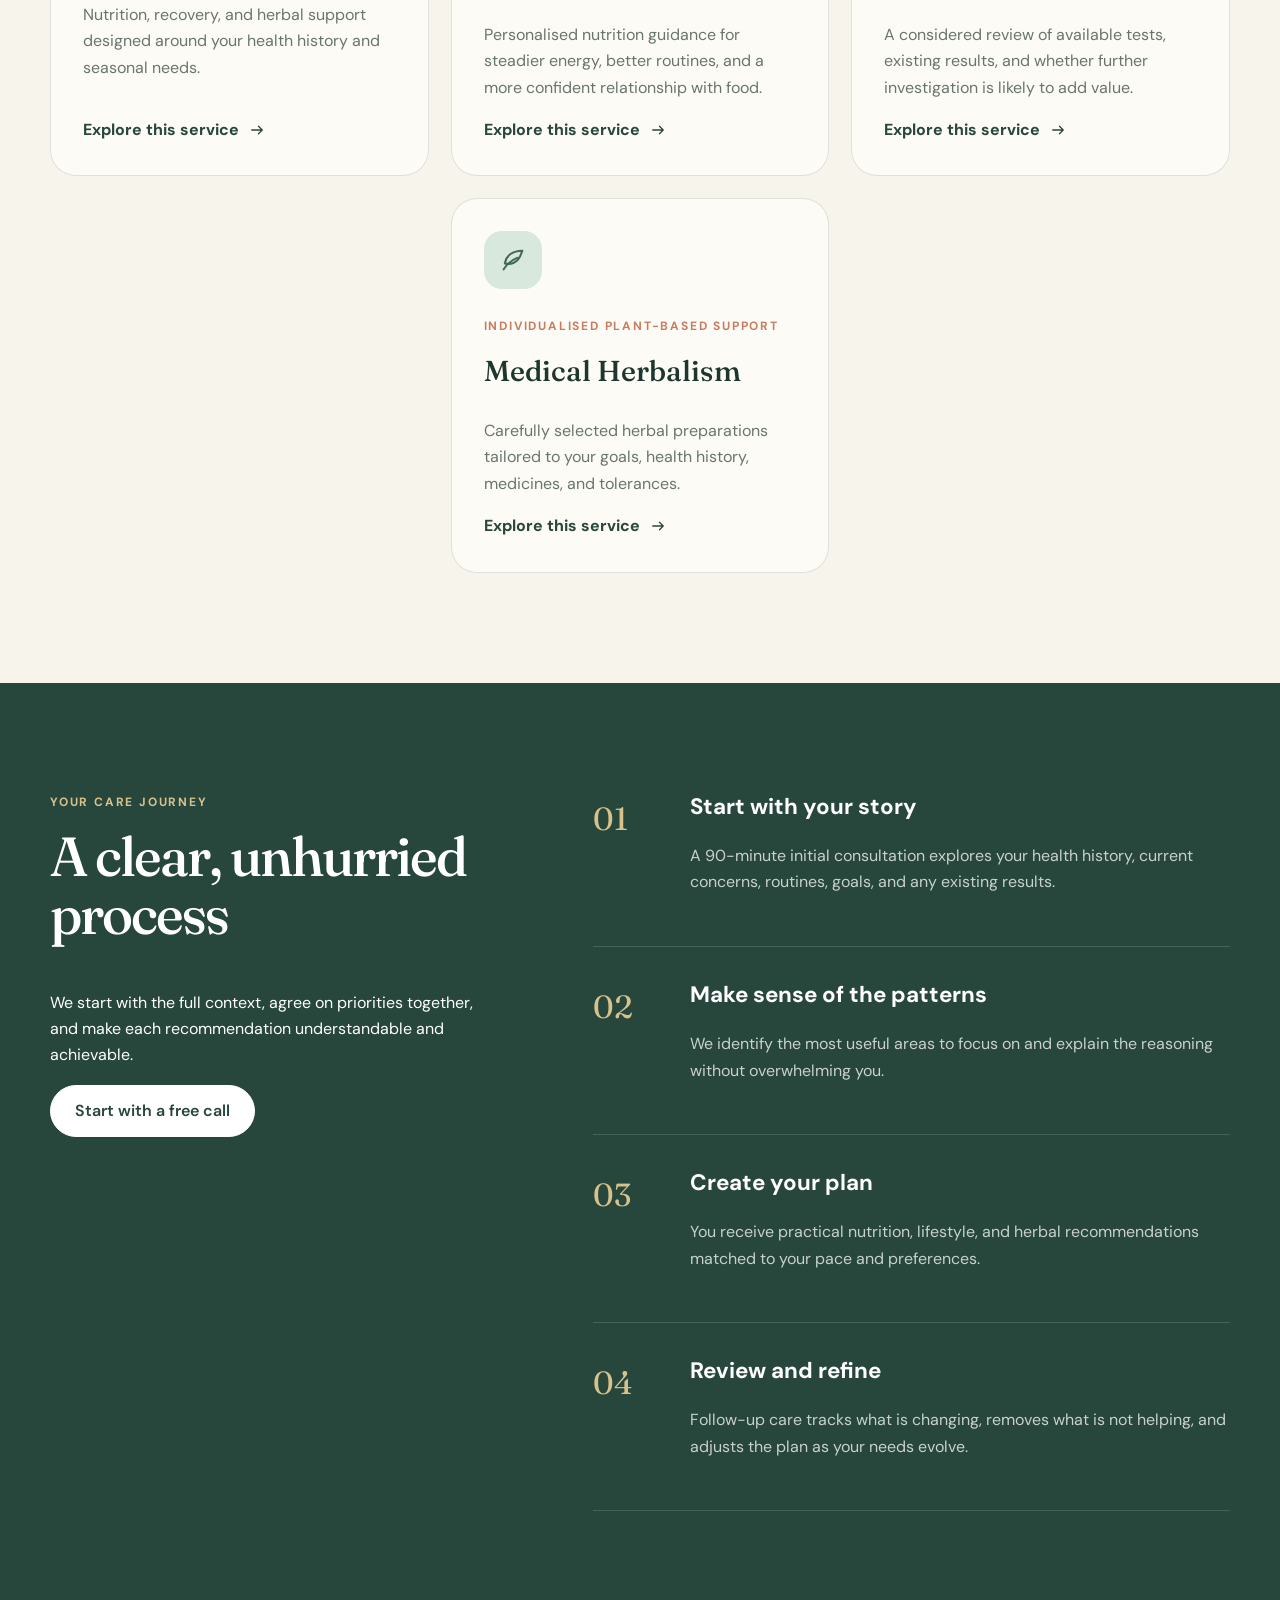
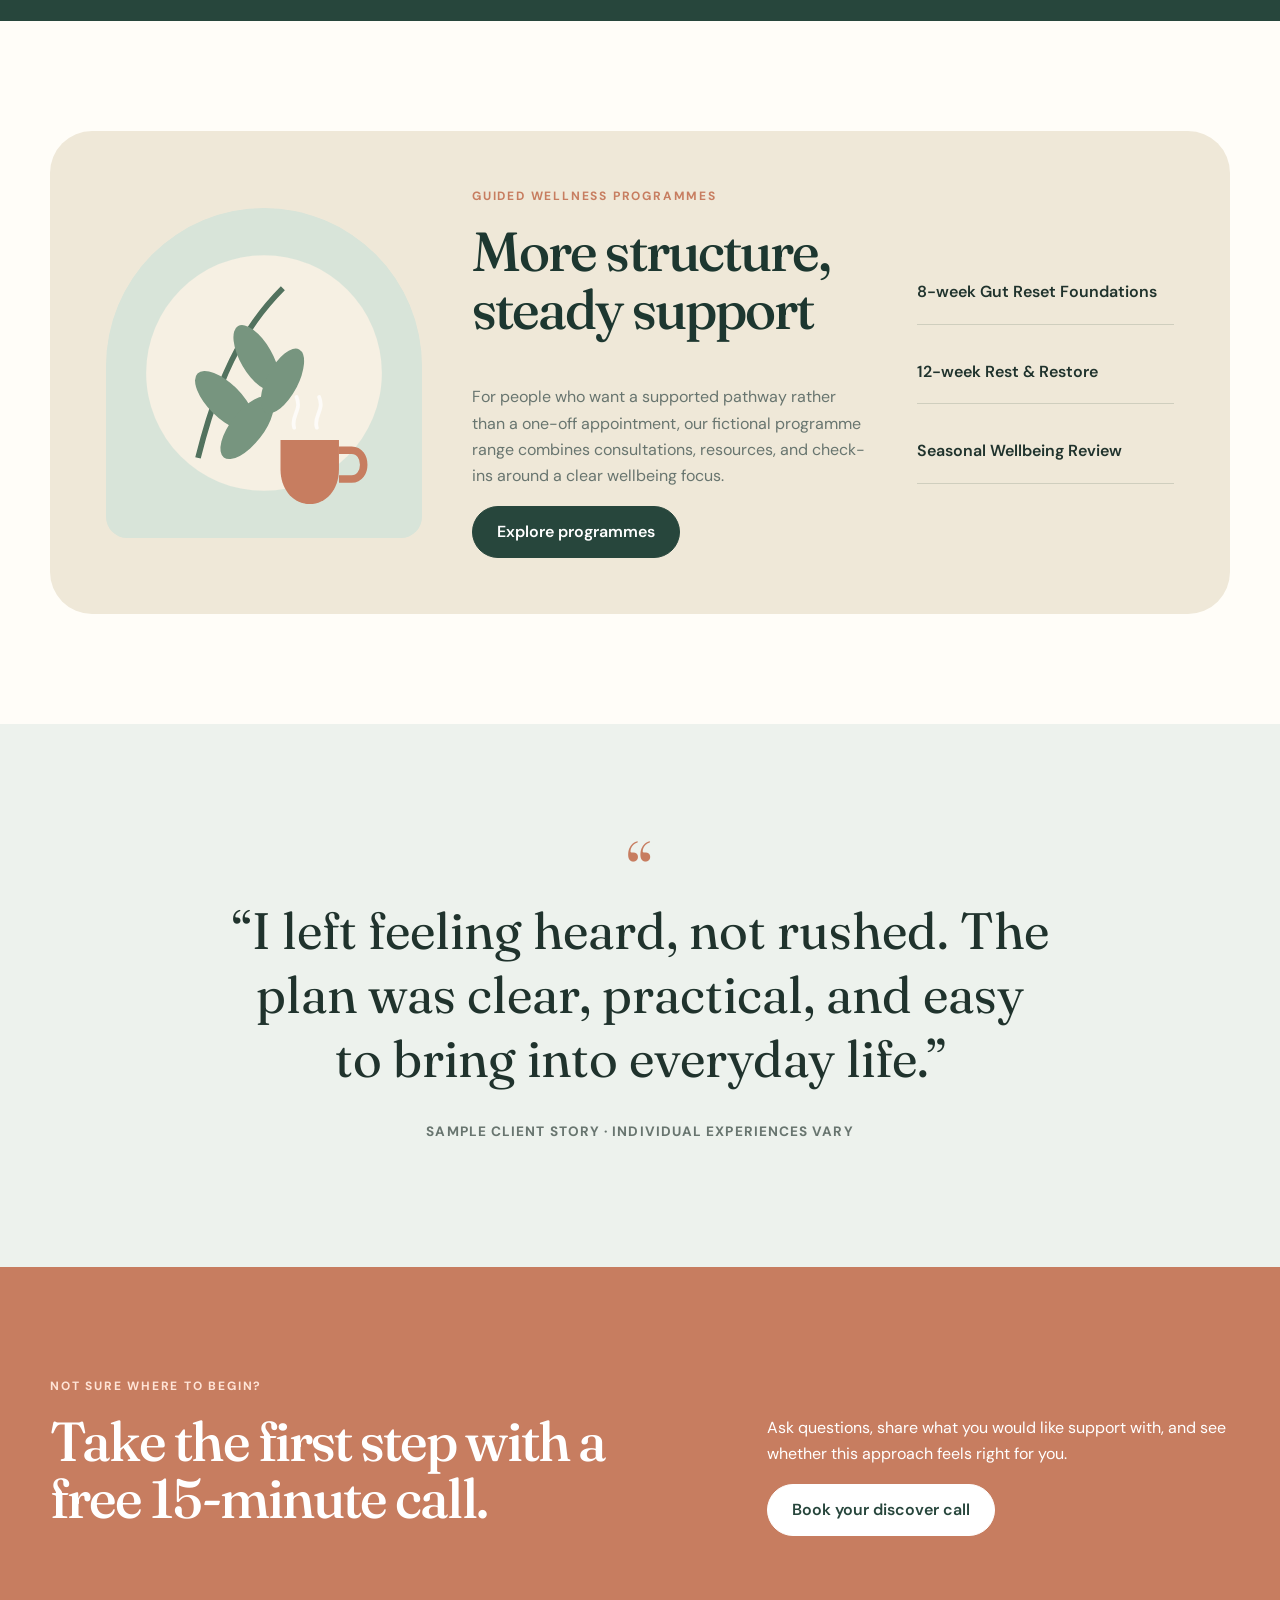
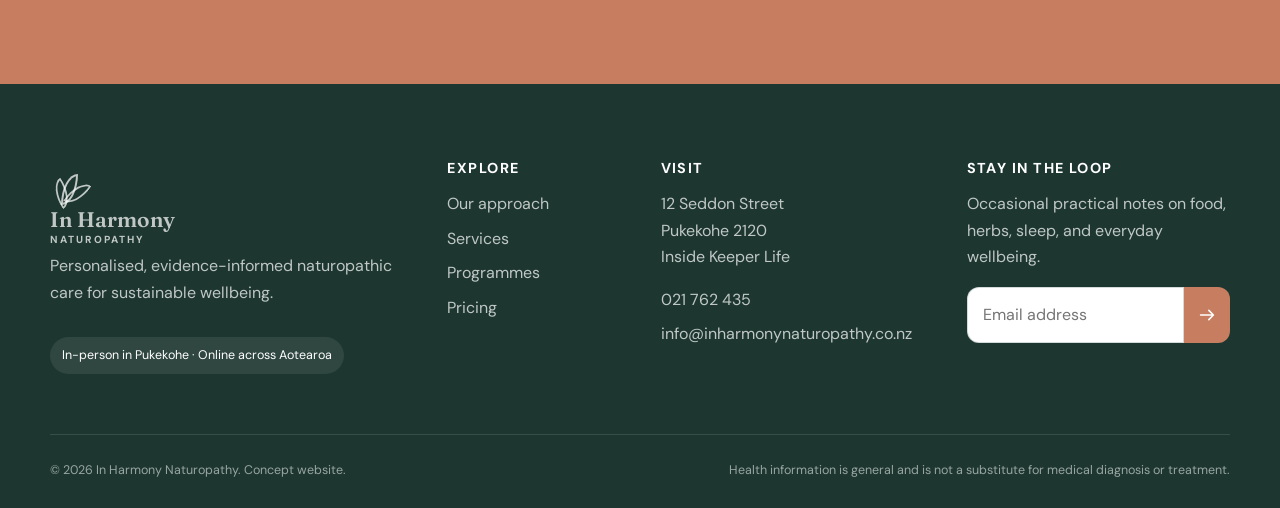
==== commit c2d19e2b: "Refine hero mobile layout and readability" ====
--- a/index.html
+++ b/index.html
@@ -35,7 +35,7 @@
   </div>
   <div class="hero-overlay"></div>
   <div class="container hero-content-stack reveal">
-    <p class="eyebrow">Pukekohe, Franklin · Online across New Zealand</p>
+    <p class="eyebrow">Pukekohe, Franklin</p>
     <h1>Support that feels <em>personal, practical, and grounded.</em></h1>
     <p class="lead">I work with you to understand the bigger picture behind fatigue, stress, digestion, sleep, and everyday wellbeing — then build a plan that fits your life.</p>
     <div class="button-row">
--- a/assets/styles.css
+++ b/assets/styles.css
@@ -374,6 +374,11 @@
 .reveal.visible { opacity: 1; transform: translateY(0); }
 .delay-1 { transition-delay: .12s; }
 
+@media (max-width: 820px) {
+  .reveal { opacity: 0; transform: translateY(16px); transition: opacity .6s ease, transform .6s ease; }
+  .reveal.visible { opacity: 1; transform: none; }
+}
+
 @media (prefers-reduced-motion: reduce) {
   *, *::before, *::after { scroll-behavior: auto !important; animation-duration: .001ms !important; animation-iteration-count: 1 !important; transition-duration: .001ms !important; }
   .reveal { opacity: 1; transform: none; }
@@ -396,6 +401,9 @@
 
 @media (max-width: 820px) {
   .section { padding: 64px 0; }
+  .split-intro { gap: 20px; }
+  .split-intro h2 { margin-bottom: 0; }
+  .split-intro .large-copy { margin-top: 6px; }
   .nav-toggle { display: block; }
   .site-nav { position: fixed; inset: 84px 18px auto; display: none; flex-direction: column; align-items: stretch; gap: 0; padding: 18px; border: 1px solid var(--line); border-radius: 20px; background: var(--paper); box-shadow: var(--shadow); }
   .site-nav.open { display: flex; }
@@ -403,14 +411,65 @@
   .site-nav > a:not(.button)::after { display: none; }
   .site-nav .button { margin-top: 8px; }
   .hero-home { padding-top: 55px; }
-  .hero-image-hero { min-height: 620px; }
-  .hero-content-stack { width: 100%; margin-left: 0; padding: 92px 20px 72px; }
-  .hero-content-stack h1 { max-width: 100%; font-size: clamp(2.4rem, 4.7vw, 3.2rem); }
-  .hero-content-stack .lead { max-width: 100%; font-size: 1rem; }
+  .hero-image-hero {
+    display: flex;
+    flex-direction: column;
+    min-height: auto;
+    padding-bottom: 0;
+  }
+  .hero-image-backdrop {
+    position: relative;
+    inset: auto;
+    width: 100%;
+    height: clamp(300px, 58vw, 430px);
+    z-index: 1;
+    margin: 0;
+  }
+  .hero-image-backdrop img {
+    width: 100%;
+    height: 100%;
+    object-fit: cover;
+    object-position: center;
+    border-radius: 28px 28px 0 0;
+  }
+  .hero-overlay {
+    position: absolute;
+    inset: 0;
+    z-index: 2;
+    pointer-events: none;
+    background: linear-gradient(180deg, rgba(18, 24, 21, 0.12) 0%, rgba(18, 24, 21, 0.04) 45%, rgba(18, 24, 21, 0.01) 100%);
+  }
+  .hero-content-stack {
+    position: relative;
+    z-index: 3;
+    width: 100%;
+    margin-left: 0;
+    padding: 24px 4px 0;
+  }
+  .hero-content-stack .eyebrow {
+    margin-bottom: 12px;
+    color: rgba(32, 51, 45, 0.92);
+    text-shadow: none;
+  }
+  .hero-content-stack h1 {
+    max-width: 100%;
+    margin-bottom: 14px;
+    font-size: clamp(2.3rem, 4.9vw, 3rem);
+    line-height: 1.08;
+    color: var(--forest-2);
+    text-shadow: none;
+  }
+  .hero-content-stack .lead {
+    max-width: 100%;
+    margin-bottom: 0;
+    font-size: 1rem;
+    line-height: 1.7;
+    color: rgba(32, 51, 45, 0.86);
+  }
   .hero-content-stack .button-row { flex-direction: column; align-items: stretch; margin-top: 24px; gap: 12px; }
   .hero-content-stack .button { width: 100%; }
-  .trust-row { margin-top: 22px; gap: 10px 14px; }
-  .trust-row span { font-size: .82rem; }
+  .trust-row { margin-top: 20px; gap: 10px 14px; }
+  .trust-row span { font-size: .82rem; color: rgba(32, 51, 45, 0.9); }
   .hero-grid, .page-hero-grid, .split-intro, .practitioner-grid, .story-grid, .process-layout, .booking-grid, .clinic-grid, .included-grid, .extras-grid, .contact-grid, .visit-grid, .detail-hero-grid, .detail-content-grid { grid-template-columns: 1fr; }
   .hero-art { min-height: 560px; }
   .practitioner-portrait { min-height: 280px; }
@@ -438,10 +497,10 @@
   .site-nav { top: 76px; }
   .brand-copy strong { font-size: 1.1rem; }
   .hero-home { min-height: auto; }
-  .hero-image-hero { min-height: 560px; }
-  .hero-content-stack { padding: 80px 0 56px; }
-  .hero-content-stack h1 { font-size: clamp(2.25rem, 8.8vw, 2.95rem); line-height: 1.08; }
-  .hero-content-stack .lead { font-size: .97rem; line-height: 1.6; }
+  .hero-image-hero { min-height: 620px; }
+  .hero-content-stack { padding: 86px 6px 64px; }
+  .hero-content-stack h1 { font-size: clamp(2.15rem, 8.5vw, 2.75rem); line-height: 1.08; }
+  .hero-content-stack .lead { font-size: .97rem; line-height: 1.65; }
   .hero-art { min-height: 470px; }
   .practitioner-portrait { min-height: 260px; border-radius: 24px; }
   .art-main { inset: 20px 10px 24px 20px; }
